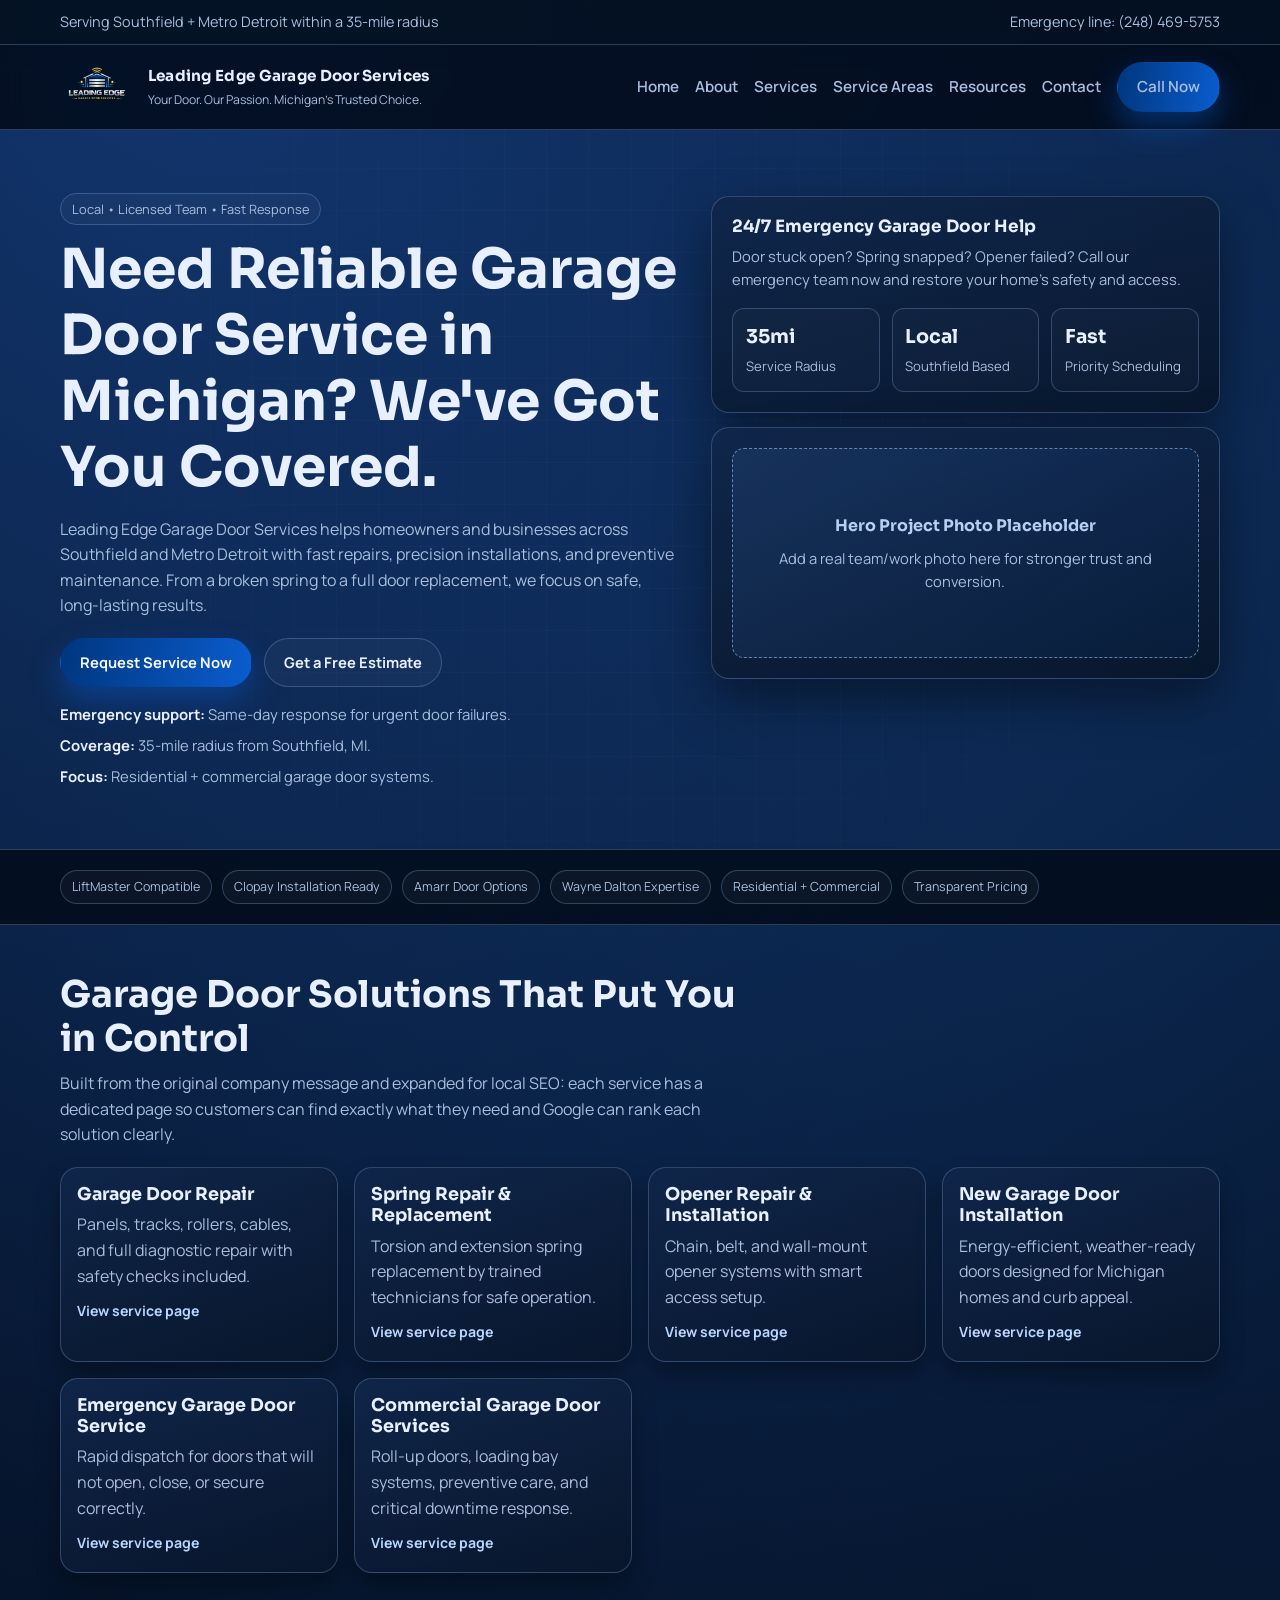
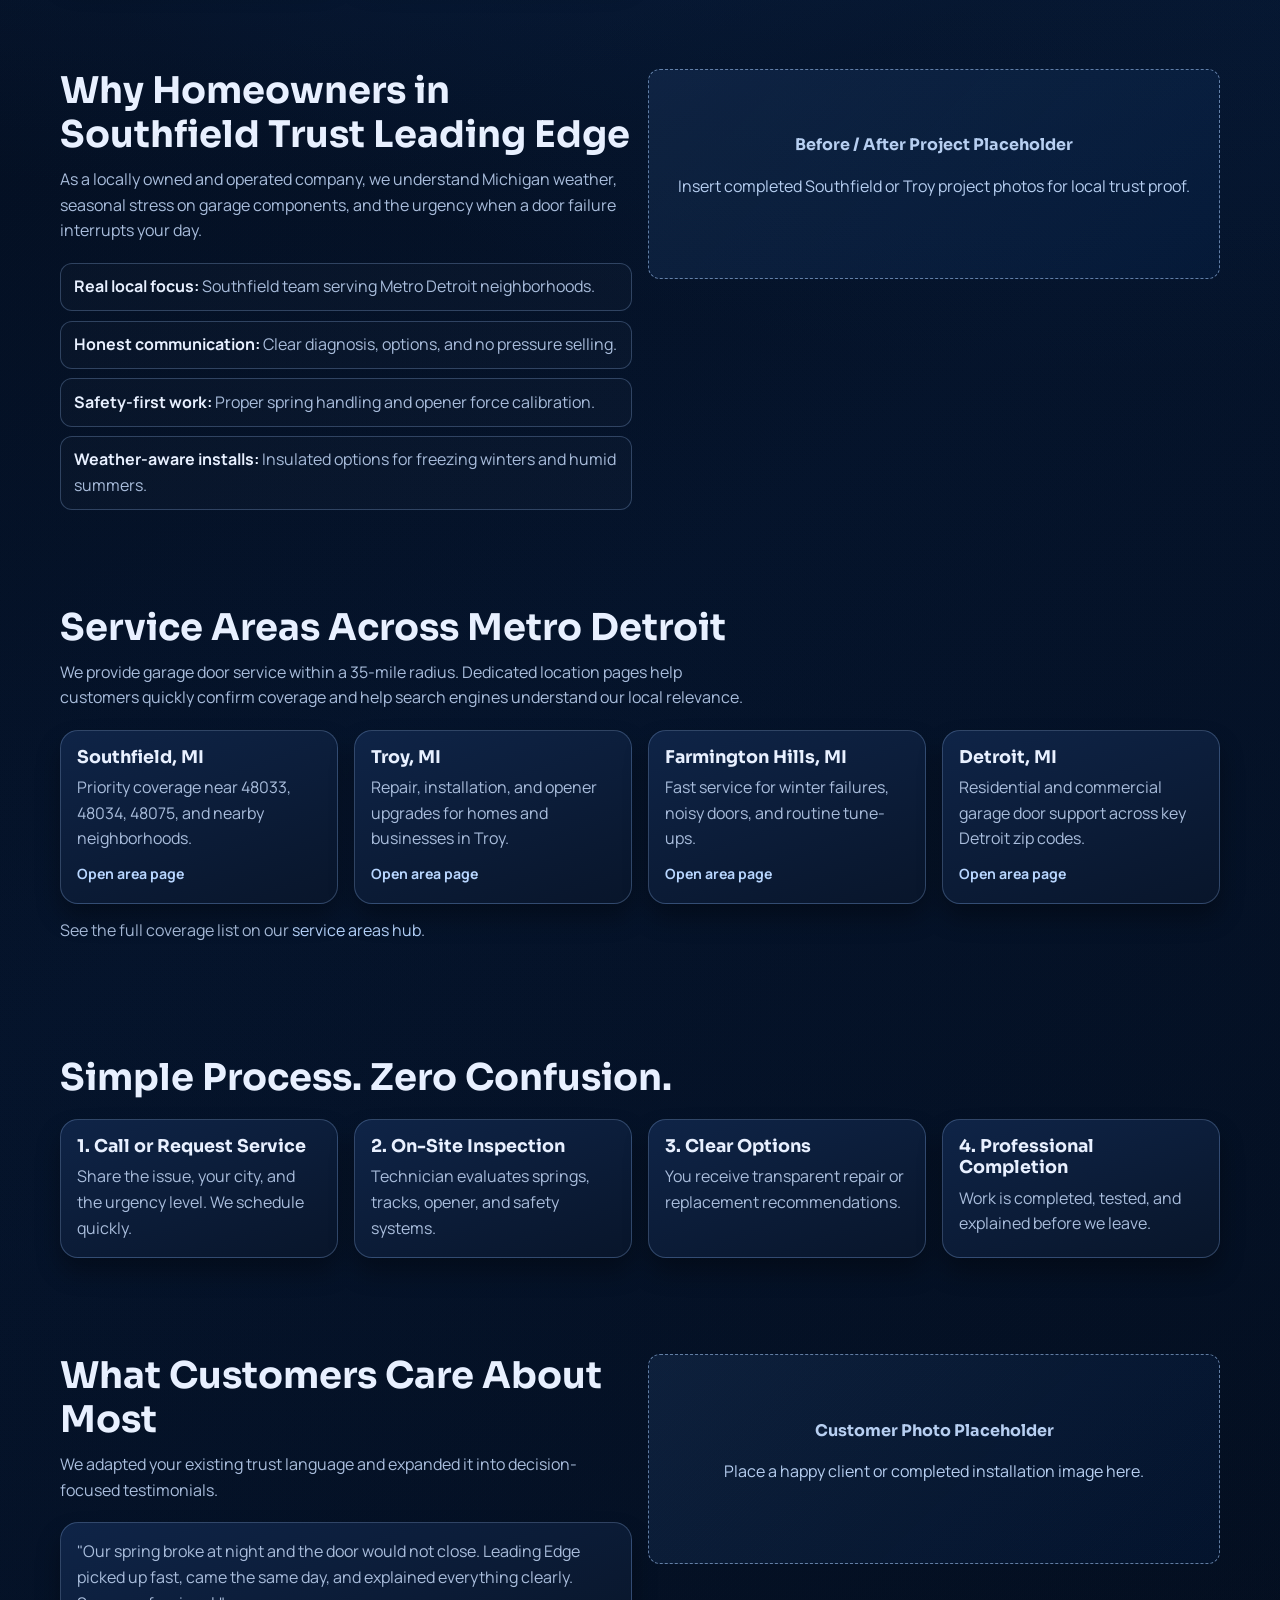
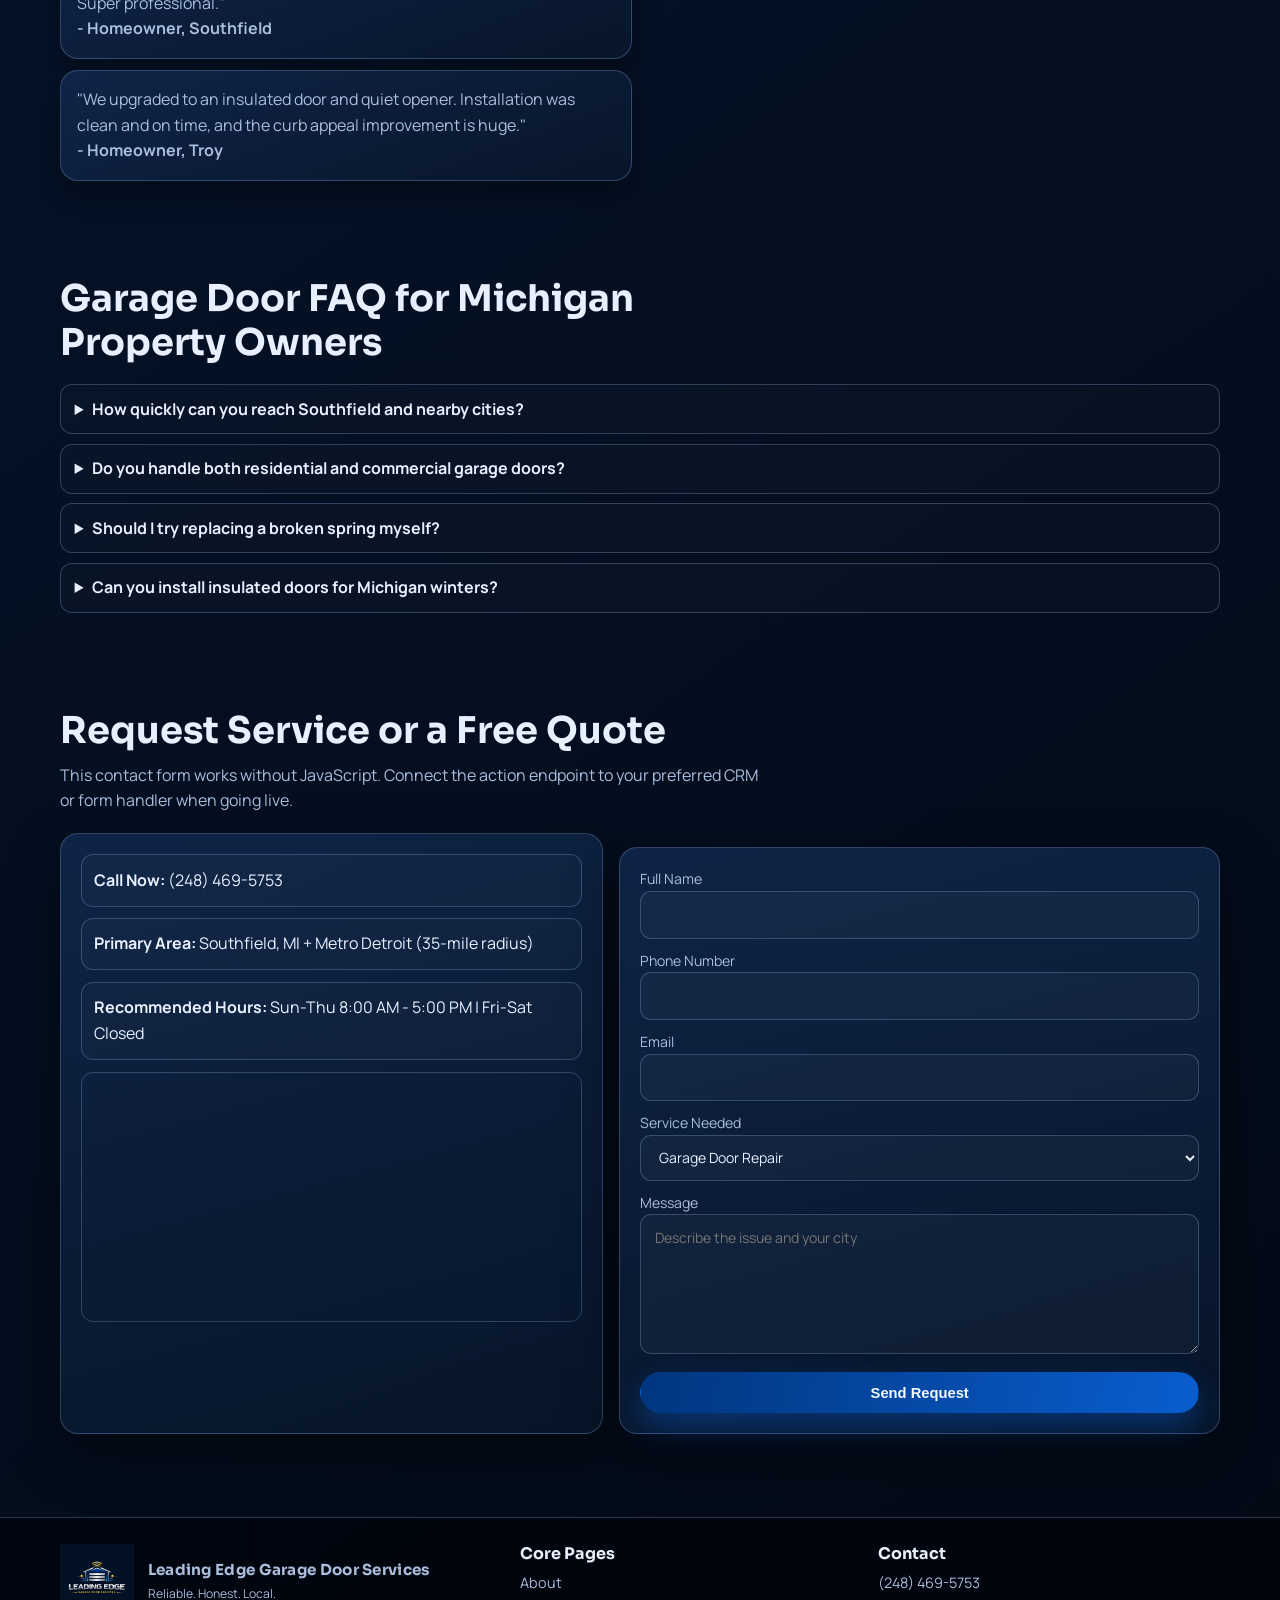
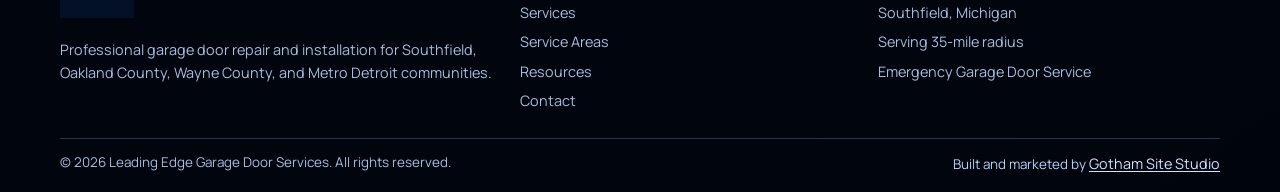
==== index.html @ db20bbb6 "Initial website build for Leading Edge Garage Door Services" ====
<!doctype html>
<html lang="en">
  <head>
    <meta charset="UTF-8" />
    <meta name="viewport" content="width=device-width, initial-scale=1.0" />
    <title>Garage Door Repair Southfield MI | Leading Edge Garage Door Services</title>
    <meta
      name="description"
      content="Fast and reliable garage door repair, installation, spring replacement, and emergency service in Southfield and Metro Detroit. 35-mile service radius. Call (248) 469-5753."
    />
    <meta name="robots" content="index,follow" />
    <link rel="canonical" href="https://www.migaragedoor.com/" />
    <meta property="og:type" content="website" />
    <meta property="og:title" content="Garage Door Repair Southfield MI | Leading Edge Garage Door Services" />
    <meta
      property="og:description"
      content="Local Michigan garage door experts for repairs, installations, and emergency service across Metro Detroit."
    />
    <meta property="og:url" content="https://www.migaragedoor.com/" />
    <meta property="og:image" content="https://www.migaragedoor.com/images/Logo.png" />
    <link rel="stylesheet" href="assets/css/style.css" />
    <script type="application/ld+json">
      {
        "@context": "https://schema.org",
        "@type": "GarageDoorRepair",
        "name": "Leading Edge Garage Door Services",
        "url": "https://www.migaragedoor.com/",
        "logo": "https://www.migaragedoor.com/images/Logo.png",
        "telephone": "+1-248-469-5753",
        "areaServed": [
          "Southfield, MI",
          "Metro Detroit",
          "Oakland County",
          "Wayne County",
          "Macomb County"
        ],
        "address": {
          "@type": "PostalAddress",
          "addressLocality": "Southfield",
          "addressRegion": "MI",
          "addressCountry": "US"
        },
        "priceRange": "$$",
        "sameAs": ["https://www.migaragedoor.com/"]
      }
    </script>
  </head>
  <body>
    <div class="top-strip">
      <div class="container">
        <span>Serving Southfield + Metro Detroit within a 35-mile radius</span>
        <a href="tel:+12484695753">Emergency line: (248) 469-5753</a>
      </div>
    </div>

    <header class="header">
      <div class="container nav-wrap">
        <a class="brand" href="index.html" aria-label="Leading Edge Garage Door Services home">
          <img src="images/Logo.png" alt="Leading Edge Garage Door Services logo" />
          <div class="brand-text">
            <strong>Leading Edge Garage Door Services</strong>
            <span>Your Door. Our Passion. Michigan's Trusted Choice.</span>
          </div>
        </a>

        <button class="hamburger" data-nav-toggle aria-expanded="false" aria-label="Open menu">☰</button>

        <nav class="nav" data-nav>
          <a href="index.html">Home</a>
          <a href="about.html">About</a>
          <a href="services/index.html">Services</a>
          <a href="service-areas/index.html">Service Areas</a>
          <a href="resources/index.html">Resources</a>
          <a href="contact.html">Contact</a>
          <a class="btn btn-primary" href="tel:+12484695753">Call Now</a>
        </nav>
      </div>
    </header>

    <main>
      <section class="hero">
        <div class="container hero-grid">
          <div class="reveal">
            <span class="badge">Local • Licensed Team • Fast Response</span>
            <h1>Need Reliable Garage Door Service in Michigan? We've Got You Covered.</h1>
            <p>
              Leading Edge Garage Door Services helps homeowners and businesses across Southfield and
              Metro Detroit with fast repairs, precision installations, and preventive maintenance. From a
              broken spring to a full door replacement, we focus on safe, long-lasting results.
            </p>
            <div class="hero-cta">
              <a class="btn btn-primary" href="tel:+12484695753">Request Service Now</a>
              <a class="btn btn-ghost" href="contact.html">Get a Free Estimate</a>
            </div>
            <ul class="quick-points">
              <li><strong>Emergency support:</strong> Same-day response for urgent door failures.</li>
              <li><strong>Coverage:</strong> 35-mile radius from Southfield, MI.</li>
              <li><strong>Focus:</strong> Residential + commercial garage door systems.</li>
            </ul>
          </div>

          <div>
            <article class="panel reveal">
              <h3>24/7 Emergency Garage Door Help</h3>
              <p>
                Door stuck open? Spring snapped? Opener failed? Call our emergency team now and restore
                your home's safety and access.
              </p>
              <div class="kpi-grid">
                <div class="kpi">
                  <strong>35mi</strong>
                  <span>Service Radius</span>
                </div>
                <div class="kpi">
                  <strong>Local</strong>
                  <span>Southfield Based</span>
                </div>
                <div class="kpi">
                  <strong>Fast</strong>
                  <span>Priority Scheduling</span>
                </div>
              </div>
            </article>

            <article class="panel reveal">
              <div class="media-slot">
                <div>
                  <strong>Hero Project Photo Placeholder</strong>
                  <p>Add a real team/work photo here for stronger trust and conversion.</p>
                </div>
              </div>
            </article>
          </div>
        </div>
      </section>

      <section class="trust-band">
        <div class="container">
          <span class="pill">LiftMaster Compatible</span>
          <span class="pill">Clopay Installation Ready</span>
          <span class="pill">Amarr Door Options</span>
          <span class="pill">Wayne Dalton Expertise</span>
          <span class="pill">Residential + Commercial</span>
          <span class="pill">Transparent Pricing</span>
        </div>
      </section>

      <section class="section">
        <div class="container">
          <div class="section-head reveal">
            <h2>Garage Door Solutions That Put You in Control</h2>
            <p>
              Built from the original company message and expanded for local SEO: each service has a dedicated
              page so customers can find exactly what they need and Google can rank each solution clearly.
            </p>
          </div>
          <div class="card-grid">
            <article class="card reveal">
              <h3>Garage Door Repair</h3>
              <p>Panels, tracks, rollers, cables, and full diagnostic repair with safety checks included.</p>
              <a class="inline-link" href="services/garage-door-repair.html">View service page</a>
            </article>
            <article class="card reveal">
              <h3>Spring Repair & Replacement</h3>
              <p>Torsion and extension spring replacement by trained technicians for safe operation.</p>
              <a class="inline-link" href="services/spring-repair.html">View service page</a>
            </article>
            <article class="card reveal">
              <h3>Opener Repair & Installation</h3>
              <p>Chain, belt, and wall-mount opener systems with smart access setup.</p>
              <a class="inline-link" href="services/opener-repair-installation.html">View service page</a>
            </article>
            <article class="card reveal">
              <h3>New Garage Door Installation</h3>
              <p>Energy-efficient, weather-ready doors designed for Michigan homes and curb appeal.</p>
              <a class="inline-link" href="services/garage-door-installation.html">View service page</a>
            </article>
            <article class="card reveal">
              <h3>Emergency Garage Door Service</h3>
              <p>Rapid dispatch for doors that will not open, close, or secure correctly.</p>
              <a class="inline-link" href="services/emergency-service.html">View service page</a>
            </article>
            <article class="card reveal">
              <h3>Commercial Garage Door Services</h3>
              <p>Roll-up doors, loading bay systems, preventive care, and critical downtime response.</p>
              <a class="inline-link" href="services/commercial-garage-doors.html">View service page</a>
            </article>
          </div>
        </div>
      </section>

      <section class="section">
        <div class="container split">
          <div class="reveal">
            <div class="section-head">
              <h2>Why Homeowners in Southfield Trust Leading Edge</h2>
              <p>
                As a locally owned and operated company, we understand Michigan weather, seasonal stress on
                garage components, and the urgency when a door failure interrupts your day.
              </p>
            </div>
            <ul class="list-clean">
              <li><strong>Real local focus:</strong> Southfield team serving Metro Detroit neighborhoods.</li>
              <li><strong>Honest communication:</strong> Clear diagnosis, options, and no pressure selling.</li>
              <li><strong>Safety-first work:</strong> Proper spring handling and opener force calibration.</li>
              <li><strong>Weather-aware installs:</strong> Insulated options for freezing winters and humid summers.</li>
            </ul>
          </div>
          <div class="reveal">
            <div class="media-slot">
              <div>
                <strong>Before / After Project Placeholder</strong>
                <p>Insert completed Southfield or Troy project photos for local trust proof.</p>
              </div>
            </div>
          </div>
        </div>
      </section>

      <section class="section">
        <div class="container">
          <div class="section-head reveal">
            <h2>Service Areas Across Metro Detroit</h2>
            <p>
              We provide garage door service within a 35-mile radius. Dedicated location pages help customers
              quickly confirm coverage and help search engines understand our local relevance.
            </p>
          </div>
          <div class="card-grid">
            <article class="card reveal">
              <h3>Southfield, MI</h3>
              <p>Priority coverage near 48033, 48034, 48075, and nearby neighborhoods.</p>
              <a class="inline-link" href="service-areas/southfield-mi.html">Open area page</a>
            </article>
            <article class="card reveal">
              <h3>Troy, MI</h3>
              <p>Repair, installation, and opener upgrades for homes and businesses in Troy.</p>
              <a class="inline-link" href="service-areas/troy-mi.html">Open area page</a>
            </article>
            <article class="card reveal">
              <h3>Farmington Hills, MI</h3>
              <p>Fast service for winter failures, noisy doors, and routine tune-ups.</p>
              <a class="inline-link" href="service-areas/farmington-hills-mi.html">Open area page</a>
            </article>
            <article class="card reveal">
              <h3>Detroit, MI</h3>
              <p>Residential and commercial garage door support across key Detroit zip codes.</p>
              <a class="inline-link" href="service-areas/detroit-mi.html">Open area page</a>
            </article>
          </div>
          <p style="margin-top: 0.9rem; color: var(--text-soft)">
            See the full coverage list on our <a href="service-areas/index.html" style="color: #b8d6ff">service areas hub</a>.
          </p>
        </div>
      </section>

      <section class="section">
        <div class="container">
          <div class="section-head reveal">
            <h2>Simple Process. Zero Confusion.</h2>
          </div>
          <div class="card-grid">
            <article class="card reveal">
              <h3>1. Call or Request Service</h3>
              <p>Share the issue, your city, and the urgency level. We schedule quickly.</p>
            </article>
            <article class="card reveal">
              <h3>2. On-Site Inspection</h3>
              <p>Technician evaluates springs, tracks, opener, and safety systems.</p>
            </article>
            <article class="card reveal">
              <h3>3. Clear Options</h3>
              <p>You receive transparent repair or replacement recommendations.</p>
            </article>
            <article class="card reveal">
              <h3>4. Professional Completion</h3>
              <p>Work is completed, tested, and explained before we leave.</p>
            </article>
          </div>
        </div>
      </section>

      <section class="section">
        <div class="container split">
          <div class="reveal">
            <div class="section-head">
              <h2>What Customers Care About Most</h2>
              <p>
                We adapted your existing trust language and expanded it into decision-focused testimonials.
              </p>
            </div>
            <div class="card">
              <p>
                "Our spring broke at night and the door would not close. Leading Edge picked up fast, came the
                same day, and explained everything clearly. Super professional."
              </p>
              <p><strong>- Homeowner, Southfield</strong></p>
            </div>
            <div class="card" style="margin-top: 0.7rem">
              <p>
                "We upgraded to an insulated door and quiet opener. Installation was clean and on time, and the
                curb appeal improvement is huge."
              </p>
              <p><strong>- Homeowner, Troy</strong></p>
            </div>
          </div>
          <div class="reveal">
            <div class="media-slot">
              <div>
                <strong>Customer Photo Placeholder</strong>
                <p>Place a happy client or completed installation image here.</p>
              </div>
            </div>
          </div>
        </div>
      </section>

      <section class="section">
        <div class="container">
          <div class="section-head reveal">
            <h2>Garage Door FAQ for Michigan Property Owners</h2>
          </div>
          <div class="faq reveal">
            <details>
              <summary>How quickly can you reach Southfield and nearby cities?</summary>
              <p>
                We prioritize urgent issues and serve a 35-mile radius from Southfield. Exact arrival time depends
                on traffic, weather, and service queue, but emergency cases get first priority.
              </p>
            </details>
            <details>
              <summary>Do you handle both residential and commercial garage doors?</summary>
              <p>
                Yes. We provide repair, maintenance, and installation services for homes, warehouses, and
                commercial facilities across Metro Detroit.
              </p>
            </details>
            <details>
              <summary>Should I try replacing a broken spring myself?</summary>
              <p>
                No. Garage door springs are under extreme tension and can cause severe injury. Spring replacement
                should always be handled by trained technicians.
              </p>
            </details>
            <details>
              <summary>Can you install insulated doors for Michigan winters?</summary>
              <p>
                Absolutely. We recommend insulated, weather-sealed models to improve comfort and reduce energy
                loss in attached garages.
              </p>
            </details>
          </div>
        </div>
      </section>

      <section class="section" id="contact-section">
        <div class="container">
          <div class="section-head reveal">
            <h2>Request Service or a Free Quote</h2>
            <p>
              This contact form works without JavaScript. Connect the action endpoint to your preferred CRM or
              form handler when going live.
            </p>
          </div>
          <div class="contact-wrap">
            <article class="panel reveal">
              <div class="call-chip">
                <strong>Call Now:</strong>
                <a href="tel:+12484695753">(248) 469-5753</a>
              </div>
              <div class="call-chip" style="margin-top: 0.7rem">
                <strong>Primary Area:</strong>
                <span>Southfield, MI + Metro Detroit (35-mile radius)</span>
              </div>
              <div class="call-chip" style="margin-top: 0.7rem">
                <strong>Recommended Hours:</strong>
                <span>Sun-Thu 8:00 AM - 5:00 PM | Fri-Sat Closed</span>
              </div>
              <div class="map-box" style="margin-top: 0.8rem">
                <iframe
                  loading="lazy"
                  title="Southfield Michigan map"
                  src="https://www.google.com/maps?q=Southfield%2C%20MI&output=embed"
                ></iframe>
              </div>
            </article>

            <article class="panel reveal">
              <form class="form" method="post" action="https://formsubmit.co/your-email@example.com">
                <label>
                  Full Name
                  <input type="text" name="name" required />
                </label>
                <label>
                  Phone Number
                  <input type="tel" name="phone" required />
                </label>
                <label>
                  Email
                  <input type="email" name="email" required />
                </label>
                <label>
                  Service Needed
                  <select name="service">
                    <option>Garage Door Repair</option>
                    <option>Spring Replacement</option>
                    <option>Opener Repair / Install</option>
                    <option>New Door Installation</option>
                    <option>Emergency Service</option>
                    <option>Commercial Service</option>
                  </select>
                </label>
                <label>
                  Message
                  <textarea name="message" placeholder="Describe the issue and your city"></textarea>
                </label>
                <input type="hidden" name="_captcha" value="false" />
                <button class="btn btn-primary" type="submit">Send Request</button>
              </form>
            </article>
          </div>
        </div>
      </section>
    </main>

    <footer class="footer">
      <div class="container footer-grid">
        <div>
          <a class="brand" href="index.html" aria-label="Leading Edge Garage Door Services home">
            <img src="images/Logo.png" alt="Leading Edge Garage Door Services logo" />
            <div class="brand-text">
              <strong>Leading Edge Garage Door Services</strong>
              <span>Reliable. Honest. Local.</span>
            </div>
          </a>
          <p style="margin-top: 0.75rem">
            Professional garage door repair and installation for Southfield, Oakland County, Wayne County, and
            Metro Detroit communities.
          </p>
        </div>
        <div>
          <h3 style="font-size: 1rem; margin-bottom: 0.5rem">Core Pages</h3>
          <ul>
            <li><a href="about.html">About</a></li>
            <li><a href="services/index.html">Services</a></li>
            <li><a href="service-areas/index.html">Service Areas</a></li>
            <li><a href="resources/index.html">Resources</a></li>
            <li><a href="contact.html">Contact</a></li>
          </ul>
        </div>
        <div>
          <h3 style="font-size: 1rem; margin-bottom: 0.5rem">Contact</h3>
          <ul>
            <li><a href="tel:+12484695753">(248) 469-5753</a></li>
            <li>Southfield, Michigan</li>
            <li>Serving 35-mile radius</li>
            <li><a href="services/emergency-service.html">Emergency Garage Door Service</a></li>
          </ul>
        </div>
      </div>
      <div class="container copyright">
        <span>© 2026 Leading Edge Garage Door Services. All rights reserved.</span>
        <span class="watermark">Built and marketed by <a href="https://gothamsitestudio.com/" target="_blank" rel="noopener noreferrer">Gotham Site Studio</a></span>
      </div>
    </footer>

    <script src="assets/js/main.js"></script>
  </body>
</html>
---- assets/css/style.css ----
@import url('https://fonts.googleapis.com/css2?family=Manrope:wght@400;500;700;800&family=Sora:wght@500;600;700;800&display=swap');

:root {
  --bg: #020712;
  --bg-elev: #07162a;
  --bg-soft: #0b1f3d;
  --card: #0b1930;
  --card-strong: #10264a;
  --text: #e8f0ff;
  --text-soft: #a9bddc;
  --brand: #0a5dcf;
  --brand-strong: #00367e;
  --brand-glow: #63a4ff;
  --line: rgba(147, 184, 236, 0.28);
  --ok: #58d68d;
  --warn: #f9c74f;
  --shadow: 0 20px 55px rgba(0, 0, 0, 0.45);
  --radius: 18px;
  --radius-sm: 12px;
  --container: 1160px;
}

* {
  box-sizing: border-box;
}

html {
  scroll-behavior: smooth;
}

body {
  margin: 0;
  font-family: 'Manrope', 'Segoe UI', sans-serif;
  color: var(--text);
  background: radial-gradient(circle at 15% 0%, #12366f 0%, rgba(18, 54, 111, 0.05) 35%),
    radial-gradient(circle at 85% 10%, #0a2448 0%, rgba(10, 36, 72, 0.05) 32%),
    linear-gradient(145deg, #01050d 0%, #041126 45%, #01050c 100%);
  min-height: 100vh;
  line-height: 1.6;
}

body::before {
  content: '';
  position: fixed;
  inset: 0;
  pointer-events: none;
  background-image: linear-gradient(rgba(255, 255, 255, 0.02) 1px, transparent 1px),
    linear-gradient(90deg, rgba(255, 255, 255, 0.02) 1px, transparent 1px);
  background-size: 42px 42px;
  mask-image: radial-gradient(circle at center, black 35%, transparent 85%);
  z-index: -1;
}

a {
  color: inherit;
  text-decoration: none;
}

img {
  max-width: 100%;
  display: block;
}

.container {
  width: min(var(--container), calc(100% - 2rem));
  margin-inline: auto;
}

.top-strip {
  border-bottom: 1px solid var(--line);
  background: rgba(3, 12, 24, 0.84);
}

.top-strip .container {
  min-height: 44px;
  display: flex;
  align-items: center;
  justify-content: space-between;
  font-size: 0.9rem;
  color: var(--text-soft);
}

.header {
  position: sticky;
  top: 0;
  z-index: 30;
  backdrop-filter: blur(10px);
  background: rgba(2, 8, 20, 0.8);
  border-bottom: 1px solid var(--line);
}

.nav-wrap {
  min-height: 84px;
  display: flex;
  align-items: center;
  justify-content: space-between;
  gap: 1rem;
}

.brand {
  display: inline-flex;
  align-items: center;
  gap: 0.85rem;
  min-width: 0;
}

.brand img {
  width: 74px;
  height: auto;
}

.brand-text {
  display: grid;
  gap: 0.1rem;
}

.brand-text strong {
  font-family: 'Sora', 'Segoe UI', sans-serif;
  font-size: 0.95rem;
  letter-spacing: 0.02em;
}

.brand-text span {
  font-size: 0.76rem;
  color: var(--text-soft);
}

.nav {
  display: flex;
  align-items: center;
  gap: 1rem;
}

.nav a {
  color: var(--text-soft);
  font-weight: 600;
  font-size: 0.95rem;
}

.nav a:hover,
.nav a:focus-visible {
  color: var(--text);
}

.btn {
  border: 1px solid transparent;
  border-radius: 999px;
  padding: 0.72rem 1.2rem;
  display: inline-flex;
  align-items: center;
  justify-content: center;
  gap: 0.4rem;
  font-weight: 700;
  font-size: 0.92rem;
  transition: transform 0.22s ease, box-shadow 0.22s ease, border-color 0.22s ease;
  cursor: pointer;
}

.btn:hover,
.btn:focus-visible {
  transform: translateY(-2px);
}

.btn-primary {
  background: linear-gradient(100deg, var(--brand-strong), var(--brand));
  color: #f4f8ff;
  box-shadow: 0 14px 30px rgba(10, 93, 207, 0.42);
}

.btn-ghost {
  border-color: var(--line);
  color: var(--text);
  background: rgba(255, 255, 255, 0.03);
}

.hamburger {
  display: none;
  width: 44px;
  height: 44px;
  border-radius: 10px;
  background: transparent;
  border: 1px solid var(--line);
  color: var(--text);
}

.hero {
  padding: 4.1rem 0 2.8rem;
}

.hero-grid {
  display: grid;
  grid-template-columns: 1.1fr 0.9fr;
  gap: 1.8rem;
  align-items: stretch;
}

.badge {
  width: fit-content;
  padding: 0.38rem 0.68rem;
  border: 1px solid var(--line);
  border-radius: 999px;
  font-size: 0.8rem;
  color: var(--text-soft);
  background: rgba(255, 255, 255, 0.03);
}

h1,
h2,
h3 {
  margin: 0;
  font-family: 'Sora', 'Segoe UI', sans-serif;
  line-height: 1.2;
}

h1 {
  font-size: clamp(2rem, 5vw, 3.45rem);
  margin-top: 0.9rem;
}

h2 {
  font-size: clamp(1.45rem, 3vw, 2.3rem);
}

.hero p {
  color: var(--text-soft);
  max-width: 64ch;
}

.hero-cta {
  display: flex;
  flex-wrap: wrap;
  gap: 0.7rem;
  margin-top: 1.2rem;
}

.quick-points {
  margin-top: 1rem;
  padding: 0;
  list-style: none;
  display: grid;
  gap: 0.45rem;
}

.quick-points li {
  color: var(--text-soft);
  font-size: 0.93rem;
}

.quick-points li strong {
  color: var(--text);
}

.panel {
  background: linear-gradient(165deg, rgba(16, 38, 74, 0.9), rgba(7, 22, 42, 0.92));
  border: 1px solid var(--line);
  border-radius: var(--radius);
  box-shadow: var(--shadow);
  padding: 1.25rem;
}

.panel + .panel {
  margin-top: 0.9rem;
}

.panel h3 {
  font-size: 1.06rem;
}

.panel p {
  margin: 0.5rem 0 0;
  color: var(--text-soft);
  font-size: 0.92rem;
}

.kpi-grid {
  margin-top: 1rem;
  display: grid;
  grid-template-columns: repeat(3, 1fr);
  gap: 0.75rem;
}

.kpi {
  border: 1px solid var(--line);
  border-radius: var(--radius-sm);
  background: rgba(255, 255, 255, 0.02);
  padding: 0.8rem;
}

.kpi strong {
  font-family: 'Sora', 'Segoe UI', sans-serif;
  display: block;
  font-size: 1.2rem;
}

.kpi span {
  color: var(--text-soft);
  font-size: 0.82rem;
}

.section {
  padding: 3rem 0;
}

.section-head {
  max-width: 70ch;
  margin-bottom: 1.2rem;
}

.section-head p {
  color: var(--text-soft);
  margin: 0.6rem 0 0;
}

.card-grid {
  display: grid;
  gap: 1rem;
  grid-template-columns: repeat(auto-fit, minmax(220px, 1fr));
}

.card {
  background: linear-gradient(160deg, rgba(16, 38, 74, 0.92), rgba(9, 22, 43, 0.92));
  border: 1px solid var(--line);
  border-radius: var(--radius);
  padding: 1rem;
  box-shadow: 0 14px 24px rgba(0, 0, 0, 0.32);
}

.card h3 {
  font-size: 1.1rem;
  margin-bottom: 0.45rem;
}

.card p {
  color: var(--text-soft);
  margin: 0;
}

.card .inline-link {
  margin-top: 0.7rem;
  display: inline-flex;
  color: #b8d6ff;
  font-size: 0.88rem;
  font-weight: 700;
}

.trust-band {
  border-block: 1px solid var(--line);
  background: rgba(1, 6, 15, 0.7);
}

.trust-band .container {
  min-height: 74px;
  display: flex;
  flex-wrap: wrap;
  align-items: center;
  gap: 0.6rem;
}

.pill {
  border: 1px solid var(--line);
  border-radius: 999px;
  padding: 0.36rem 0.7rem;
  font-size: 0.78rem;
  color: var(--text-soft);
  background: rgba(255, 255, 255, 0.03);
}

.media-slot {
  border: 1px dashed rgba(172, 207, 255, 0.55);
  border-radius: var(--radius-sm);
  background: linear-gradient(135deg, rgba(99, 164, 255, 0.1), rgba(10, 93, 207, 0.07));
  min-height: 210px;
  display: grid;
  place-items: center;
  text-align: center;
  color: #b7cff1;
  padding: 1rem;
}

.media-slot strong {
  font-family: 'Sora', 'Segoe UI', sans-serif;
  font-size: 1rem;
}

.split {
  display: grid;
  grid-template-columns: 1fr 1fr;
  gap: 1rem;
  align-items: start;
}

.list-clean {
  list-style: none;
  padding: 0;
  margin: 0;
  display: grid;
  gap: 0.58rem;
}

.list-clean li {
  border: 1px solid var(--line);
  border-radius: var(--radius-sm);
  padding: 0.65rem 0.8rem;
  background: rgba(255, 255, 255, 0.02);
  color: var(--text-soft);
}

.list-clean li strong {
  color: var(--text);
}

.faq {
  display: grid;
  gap: 0.6rem;
}

.faq details {
  border: 1px solid var(--line);
  border-radius: var(--radius-sm);
  padding: 0.7rem 0.85rem;
  background: rgba(255, 255, 255, 0.02);
}

.faq summary {
  cursor: pointer;
  font-weight: 700;
}

.faq p {
  margin: 0.55rem 0 0;
  color: var(--text-soft);
}

.cta-box {
  border: 1px solid var(--line);
  border-radius: var(--radius);
  padding: 1.2rem;
  background: linear-gradient(105deg, rgba(0, 54, 126, 0.3), rgba(6, 18, 36, 0.72));
  display: flex;
  flex-wrap: wrap;
  justify-content: space-between;
  gap: 1rem;
  align-items: center;
}

.cta-box p {
  margin: 0.35rem 0 0;
  color: var(--text-soft);
}

.contact-wrap {
  display: grid;
  gap: 1rem;
  grid-template-columns: 0.95fr 1.05fr;
}

.form {
  display: grid;
  gap: 0.7rem;
}

.form label {
  font-size: 0.88rem;
  color: var(--text-soft);
}

.form input,
.form textarea,
.form select {
  width: 100%;
  border: 1px solid var(--line);
  border-radius: 11px;
  padding: 0.72rem 0.82rem;
  background: rgba(255, 255, 255, 0.03);
  color: var(--text);
  font: inherit;
}

.form textarea {
  min-height: 140px;
  resize: vertical;
}

.form input:focus,
.form textarea:focus,
.form select:focus {
  outline: 2px solid rgba(99, 164, 255, 0.4);
  border-color: transparent;
}

.call-chip {
  border-radius: 12px;
  border: 1px solid var(--line);
  padding: 0.78rem;
  background: rgba(255, 255, 255, 0.02);
}

.map-box {
  border: 1px solid var(--line);
  border-radius: var(--radius-sm);
  overflow: hidden;
  min-height: 250px;
}

.map-box iframe {
  width: 100%;
  height: 100%;
  border: 0;
}

.footer {
  margin-top: 2.2rem;
  border-top: 1px solid var(--line);
  background: rgba(1, 5, 13, 0.86);
}

.footer-grid {
  display: grid;
  gap: 1rem;
  padding: 1.6rem 0;
  grid-template-columns: 1.3fr 1fr 1fr;
}

.footer p,
.footer li,
.footer a {
  color: var(--text-soft);
  font-size: 0.9rem;
}

.footer ul {
  list-style: none;
  margin: 0;
  padding: 0;
  display: grid;
  gap: 0.4rem;
}

.copyright {
  border-top: 1px solid var(--line);
  padding: 0.85rem 0 1rem;
  color: var(--text-soft);
  font-size: 0.84rem;
  display: flex;
  flex-wrap: wrap;
  justify-content: space-between;
  gap: 0.5rem;
}

.watermark {
  color: #b7d2f7;
}

.watermark a {
  color: #cfe5ff;
  text-decoration: underline;
  text-underline-offset: 2px;
}

.page-hero {
  padding: 3.2rem 0 2.4rem;
}

.page-hero h1 {
  max-width: 18ch;
}

.page-hero p {
  margin-top: 0.9rem;
  color: var(--text-soft);
  max-width: 70ch;
}

.breadcrumbs {
  display: flex;
  flex-wrap: wrap;
  gap: 0.4rem;
  font-size: 0.84rem;
  color: var(--text-soft);
}

.reveal {
  opacity: 0;
  transform: translateY(16px);
  transition: opacity 0.65s ease, transform 0.65s ease;
}

.reveal.is-visible {
  opacity: 1;
  transform: translateY(0);
}

@media (max-width: 980px) {
  .hero-grid,
  .split,
  .contact-wrap,
  .footer-grid {
    grid-template-columns: 1fr;
  }

  .nav {
    position: absolute;
    top: 100%;
    right: 1rem;
    left: 1rem;
    display: none;
    flex-direction: column;
    align-items: stretch;
    padding: 1rem;
    background: #061425;
    border: 1px solid var(--line);
    border-radius: 14px;
  }

  .nav.open {
    display: flex;
    animation: rise 0.35s ease;
  }

  .hamburger {
    display: inline-grid;
    place-items: center;
  }

  .nav-wrap {
    min-height: 74px;
  }

  .brand img {
    width: 62px;
  }
}

@media (max-width: 640px) {
  .top-strip .container {
    min-height: 54px;
    align-items: flex-start;
    justify-content: center;
    text-align: center;
    padding: 0.5rem 0;
  }

  .kpi-grid {
    grid-template-columns: 1fr;
  }

  .hero {
    padding-top: 2.8rem;
  }

  .btn {
    width: 100%;
  }

  .cta-box {
    align-items: flex-start;
  }
}

@keyframes rise {
  from {
    opacity: 0;
    transform: translateY(-8px);
  }

  to {
    opacity: 1;
    transform: translateY(0);
  }
}
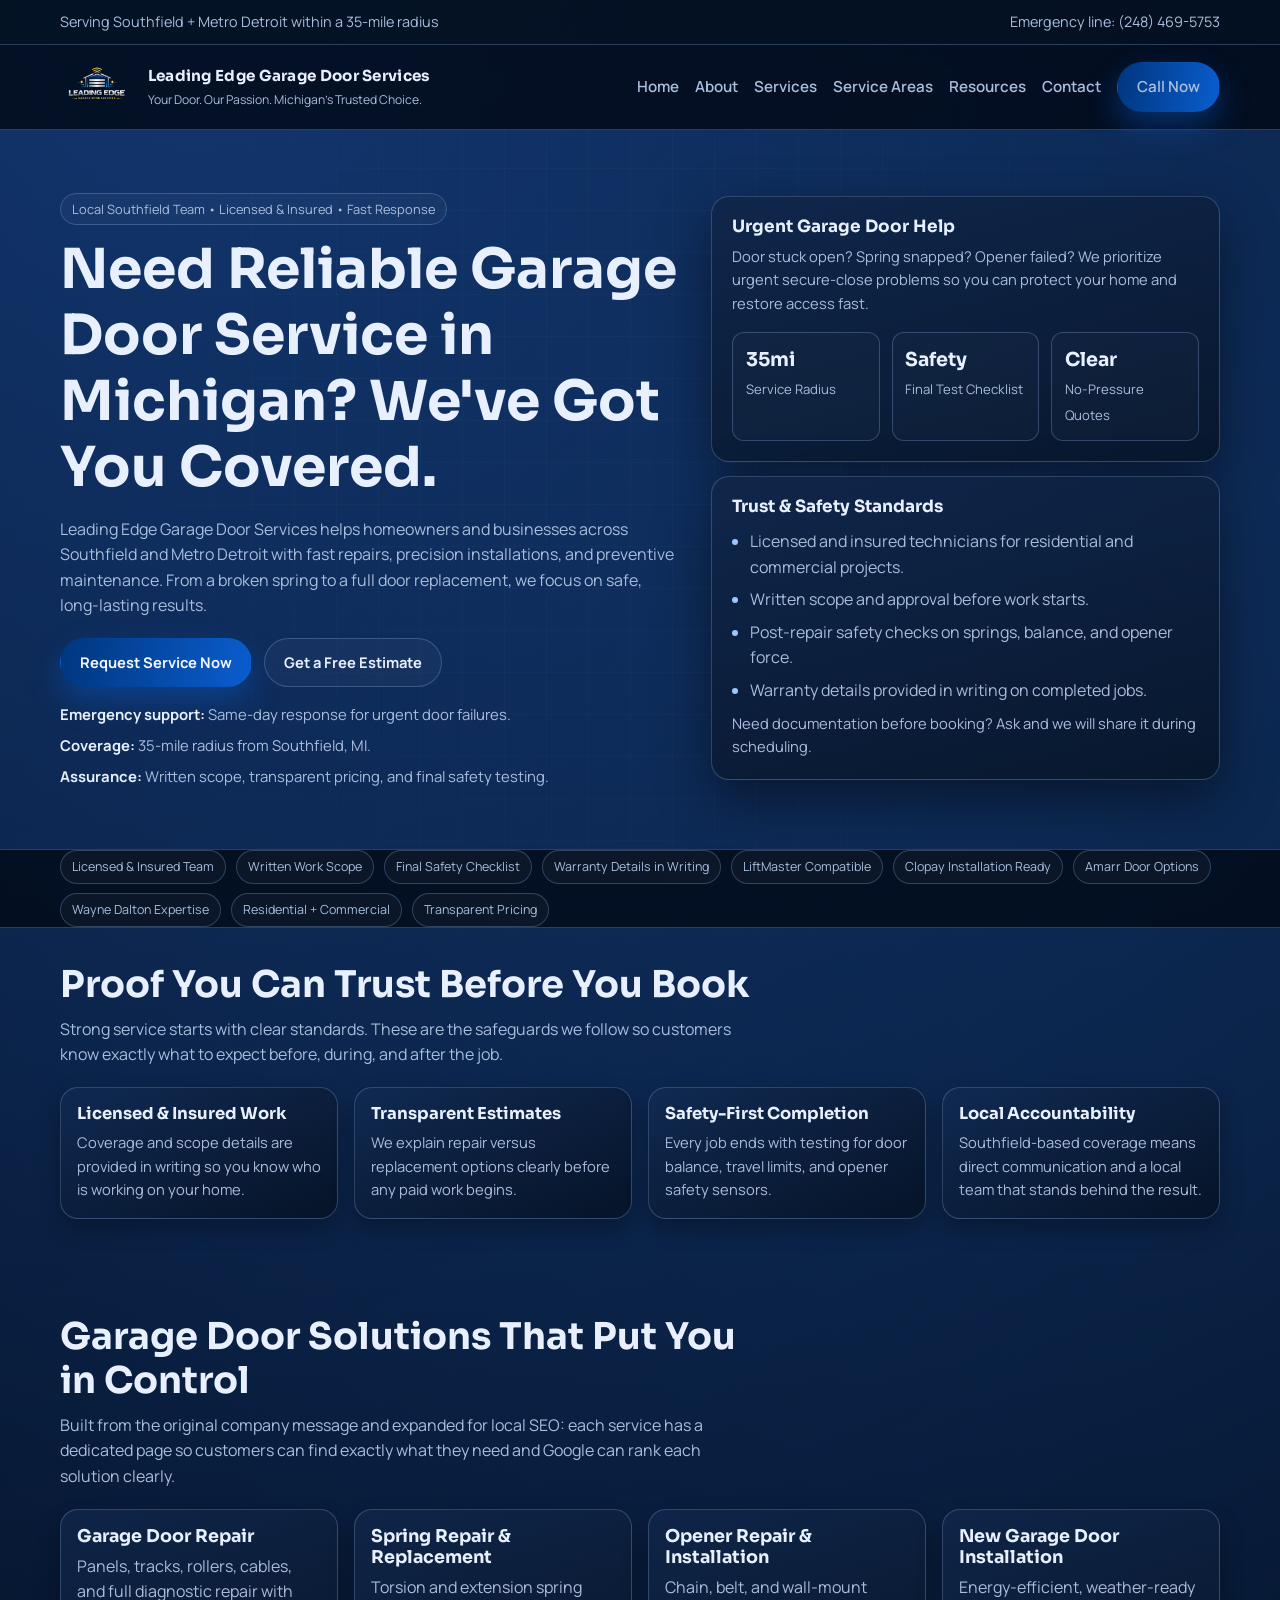
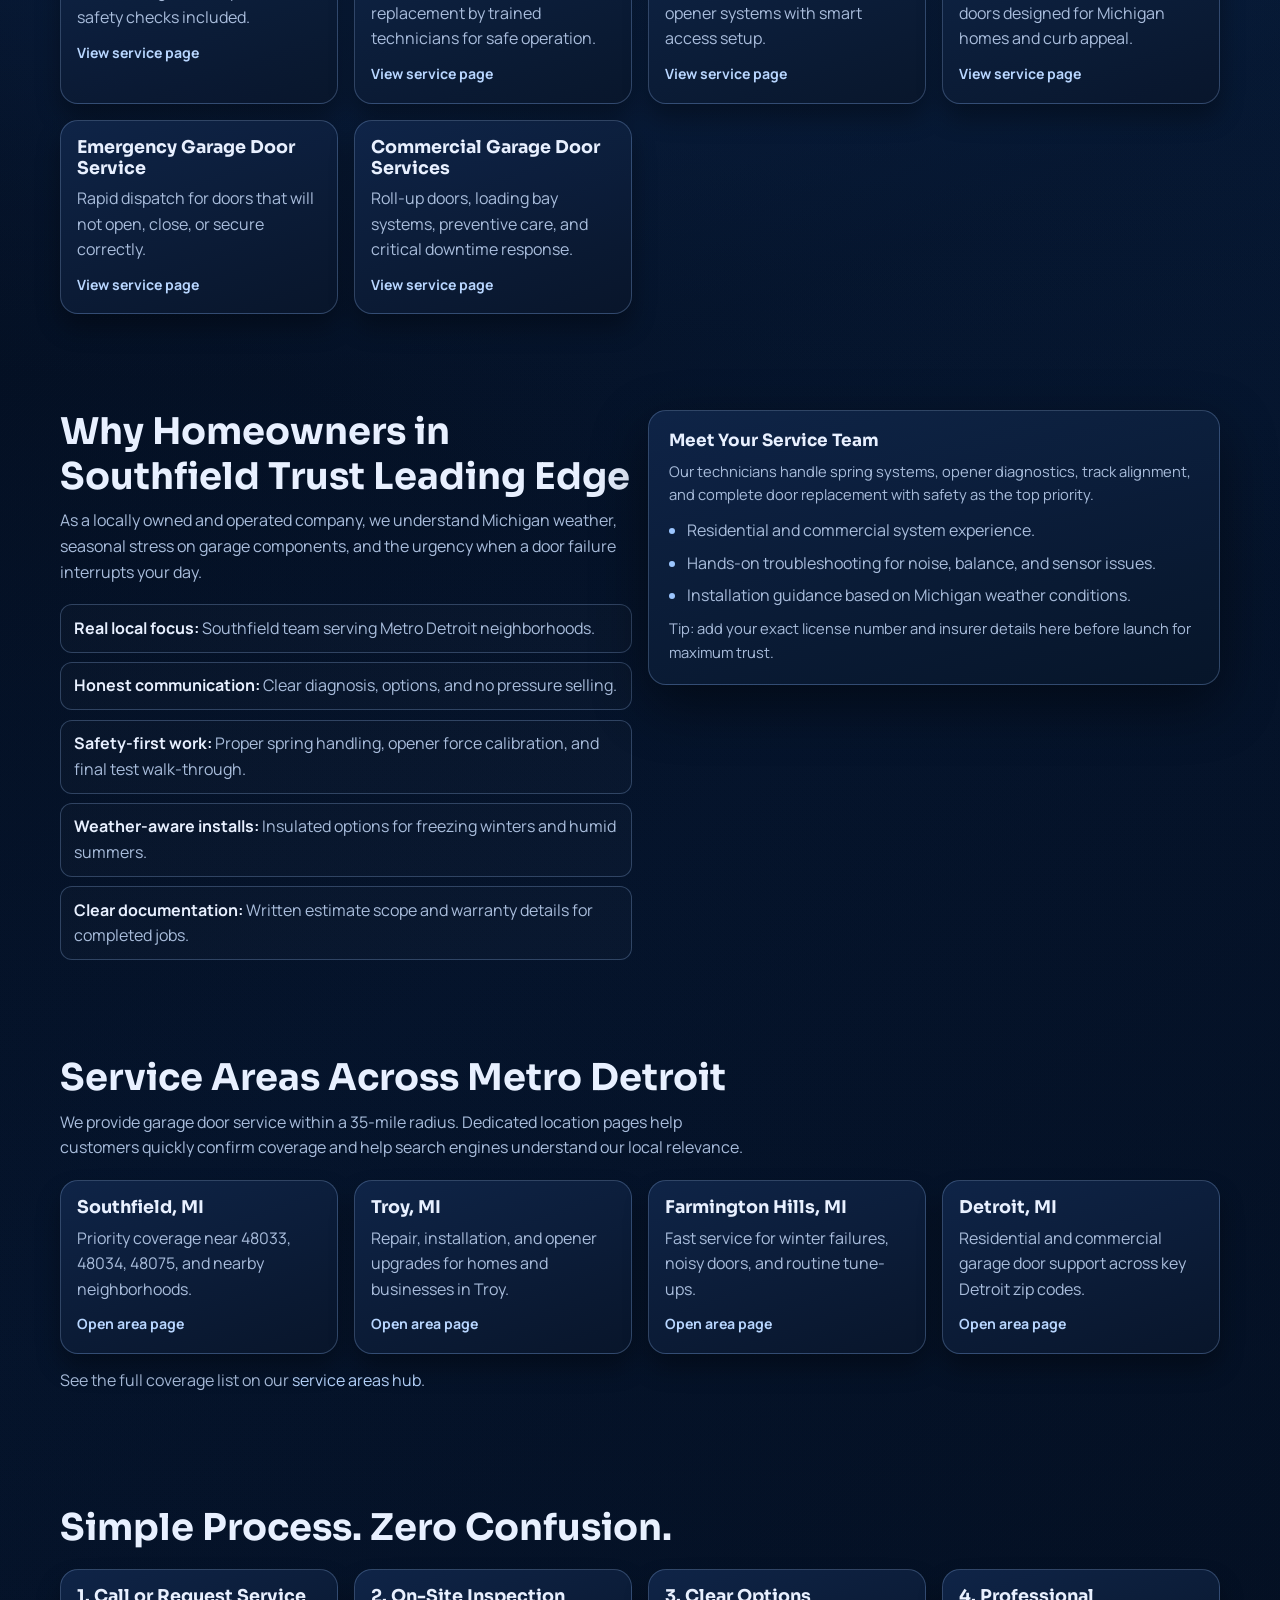
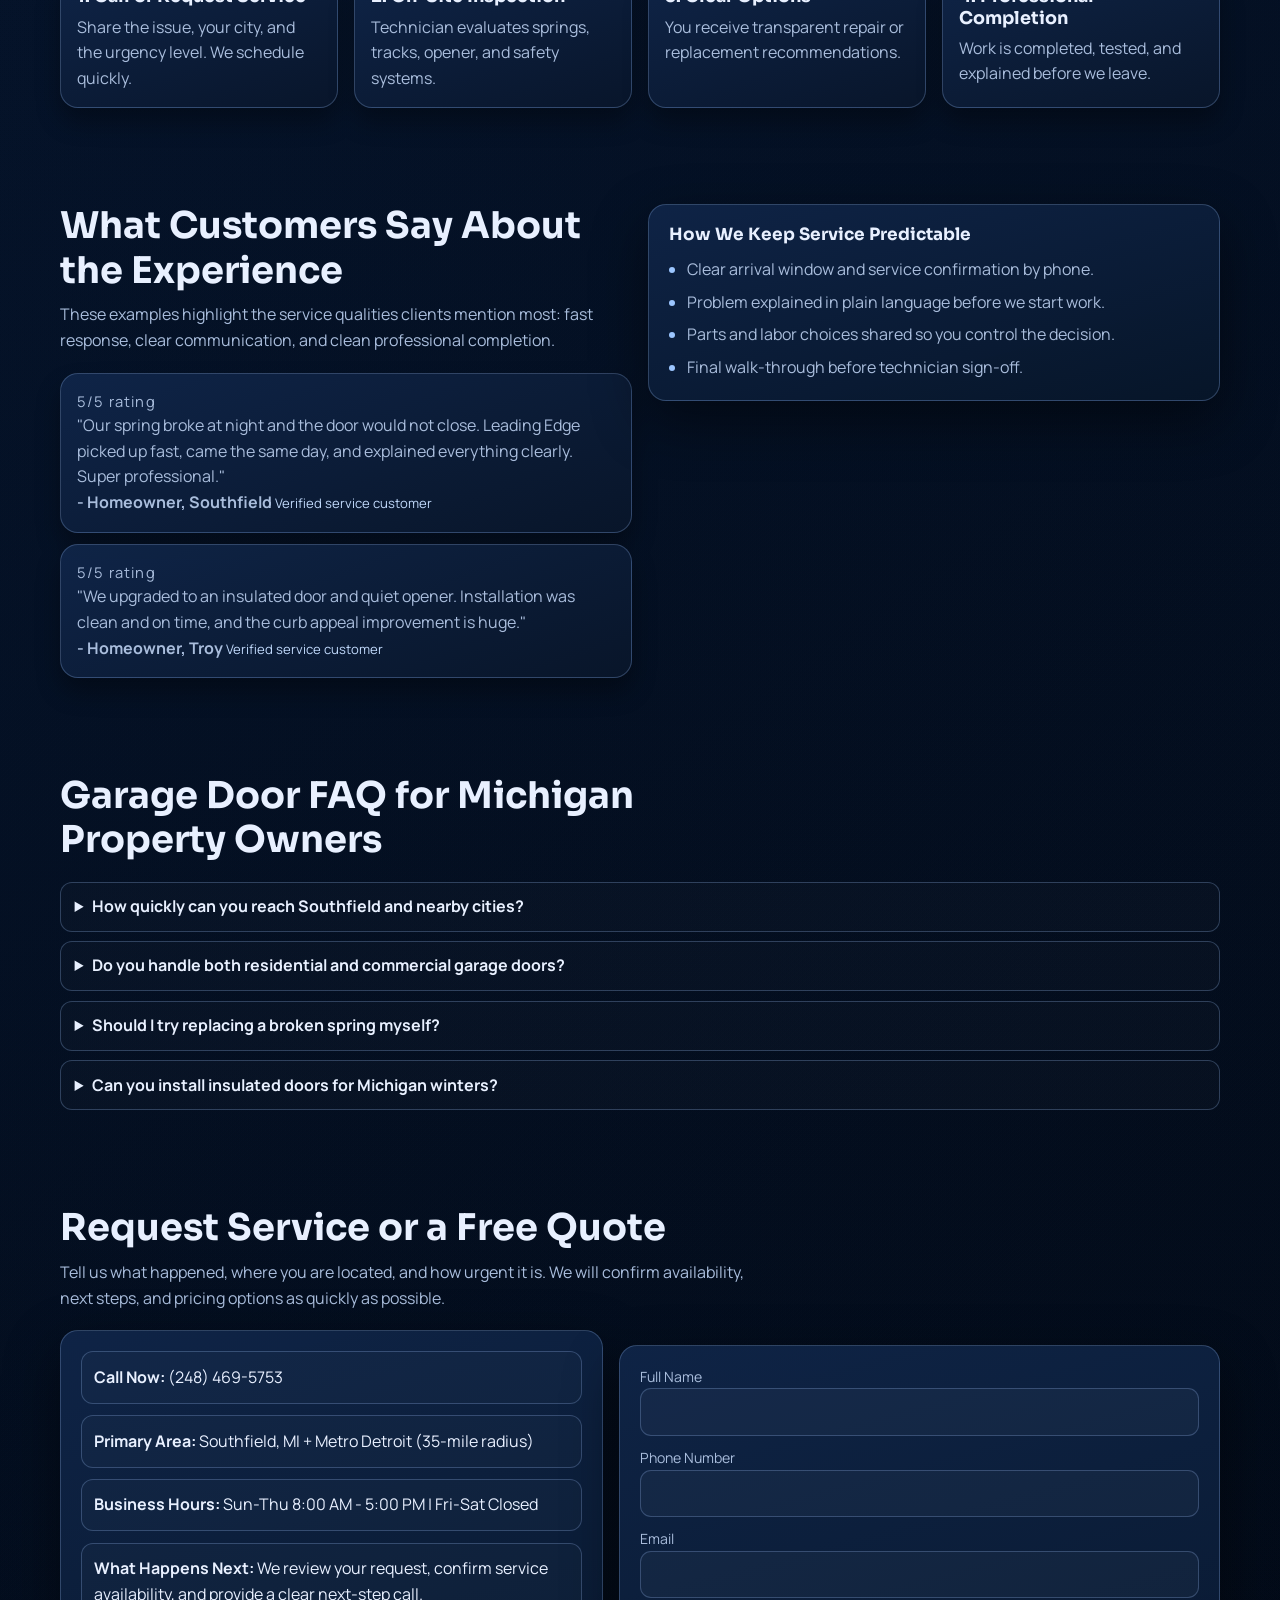
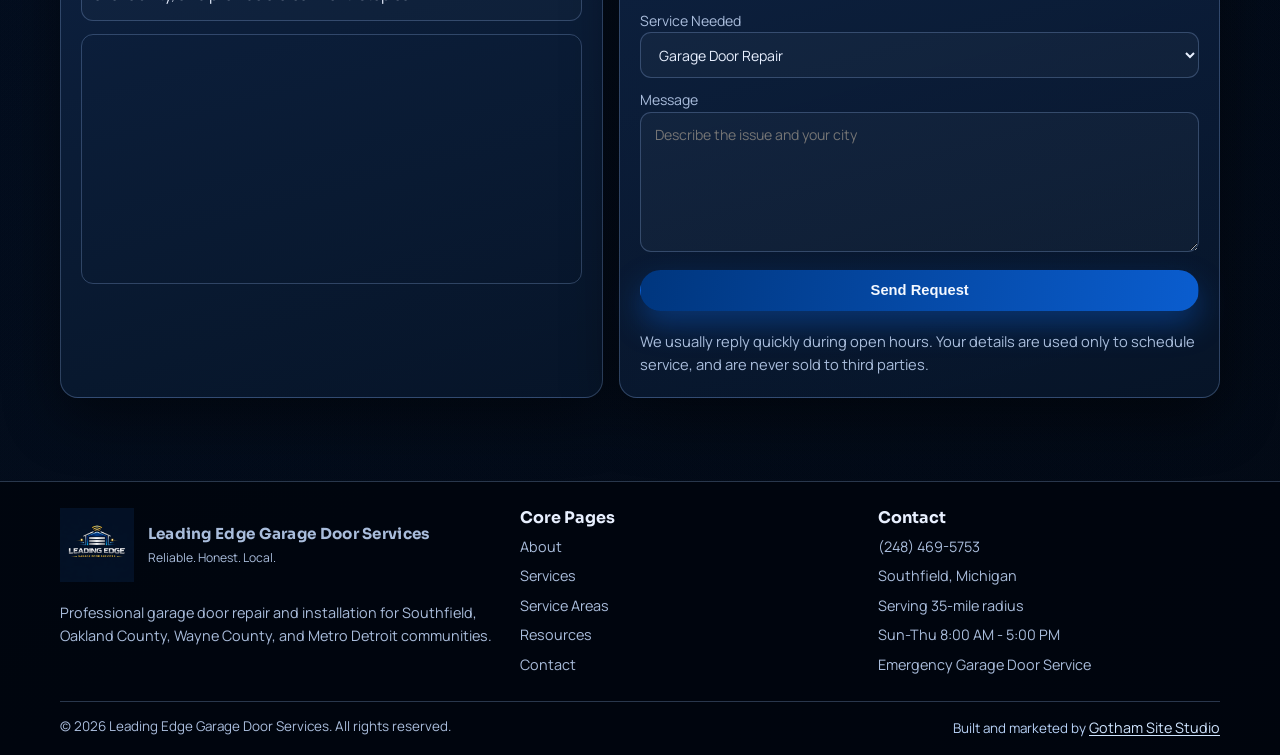
==== commit 6c4ede1a: "Improve homepage trust signals and EEAT content" ====
--- a/index.html
+++ b/index.html
@@ -6,7 +6,7 @@
     <title>Garage Door Repair Southfield MI | Leading Edge Garage Door Services</title>
     <meta
       name="description"
-      content="Fast and reliable garage door repair, installation, spring replacement, and emergency service in Southfield and Metro Detroit. 35-mile service radius. Call (248) 469-5753."
+      content="Fast and reliable garage door repair, installation, spring replacement, and emergency service in Southfield and Metro Detroit. Licensed and insured team, transparent estimates, and safety-first service."
     />
     <meta name="robots" content="index,follow" />
     <link rel="canonical" href="https://www.migaragedoor.com/" />
@@ -22,26 +22,96 @@
     <script type="application/ld+json">
       {
         "@context": "https://schema.org",
-        "@type": "GarageDoorRepair",
-        "name": "Leading Edge Garage Door Services",
-        "url": "https://www.migaragedoor.com/",
-        "logo": "https://www.migaragedoor.com/images/Logo.png",
-        "telephone": "+1-248-469-5753",
-        "areaServed": [
-          "Southfield, MI",
-          "Metro Detroit",
-          "Oakland County",
-          "Wayne County",
-          "Macomb County"
-        ],
-        "address": {
-          "@type": "PostalAddress",
-          "addressLocality": "Southfield",
-          "addressRegion": "MI",
-          "addressCountry": "US"
-        },
-        "priceRange": "$$",
-        "sameAs": ["https://www.migaragedoor.com/"]
+        "@graph": [
+          {
+            "@type": "GarageDoorRepair",
+            "@id": "https://www.migaragedoor.com/#business",
+            "name": "Leading Edge Garage Door Services",
+            "url": "https://www.migaragedoor.com/",
+            "logo": "https://www.migaragedoor.com/images/Logo.png",
+            "image": "https://www.migaragedoor.com/images/Logo.png",
+            "description": "Local garage door repair and installation company serving Southfield and Metro Detroit with emergency calls, spring repair, opener work, and new door installations.",
+            "telephone": "+1-248-469-5753",
+            "priceRange": "$$",
+            "areaServed": [
+              "Southfield, MI",
+              "Metro Detroit",
+              "Oakland County",
+              "Wayne County",
+              "Macomb County"
+            ],
+            "address": {
+              "@type": "PostalAddress",
+              "addressLocality": "Southfield",
+              "addressRegion": "MI",
+              "addressCountry": "US"
+            },
+            "hasMap": "https://www.google.com/maps?q=Southfield%2C%20MI",
+            "openingHoursSpecification": [
+              {
+                "@type": "OpeningHoursSpecification",
+                "dayOfWeek": ["Sunday", "Monday", "Tuesday", "Wednesday", "Thursday"],
+                "opens": "08:00",
+                "closes": "17:00"
+              }
+            ],
+            "contactPoint": [
+              {
+                "@type": "ContactPoint",
+                "telephone": "+1-248-469-5753",
+                "contactType": "customer service",
+                "areaServed": "US-MI",
+                "availableLanguage": ["English"]
+              }
+            ],
+            "serviceType": [
+              "Garage Door Repair",
+              "Spring Repair and Replacement",
+              "Garage Door Opener Repair and Installation",
+              "Garage Door Installation",
+              "Emergency Garage Door Service",
+              "Commercial Garage Door Service"
+            ]
+          },
+          {
+            "@type": "FAQPage",
+            "@id": "https://www.migaragedoor.com/#faq",
+            "mainEntity": [
+              {
+                "@type": "Question",
+                "name": "How quickly can you reach Southfield and nearby cities?",
+                "acceptedAnswer": {
+                  "@type": "Answer",
+                  "text": "We prioritize urgent issues and serve a 35-mile radius from Southfield. Exact arrival time depends on traffic, weather, and current service queue."
+                }
+              },
+              {
+                "@type": "Question",
+                "name": "Do you handle both residential and commercial garage doors?",
+                "acceptedAnswer": {
+                  "@type": "Answer",
+                  "text": "Yes. We provide repair, maintenance, and installation services for homes, warehouses, and commercial facilities across Metro Detroit."
+                }
+              },
+              {
+                "@type": "Question",
+                "name": "Should I try replacing a broken spring myself?",
+                "acceptedAnswer": {
+                  "@type": "Answer",
+                  "text": "No. Garage door springs are under extreme tension and can cause severe injury. Spring replacement should always be handled by trained technicians."
+                }
+              },
+              {
+                "@type": "Question",
+                "name": "Can you install insulated doors for Michigan winters?",
+                "acceptedAnswer": {
+                  "@type": "Answer",
+                  "text": "Absolutely. We recommend insulated, weather-sealed models to improve comfort and reduce energy loss in attached garages."
+                }
+              }
+            ]
+          }
+        ]
       }
     </script>
   </head>
@@ -81,7 +151,7 @@
       <section class="hero">
         <div class="container hero-grid">
           <div class="reveal">
-            <span class="badge">Local • Licensed Team • Fast Response</span>
+            <span class="badge">Local Southfield Team • Licensed &amp; Insured • Fast Response</span>
             <h1>Need Reliable Garage Door Service in Michigan? We've Got You Covered.</h1>
             <p>
               Leading Edge Garage Door Services helps homeowners and businesses across Southfield and
@@ -95,16 +165,16 @@
             <ul class="quick-points">
               <li><strong>Emergency support:</strong> Same-day response for urgent door failures.</li>
               <li><strong>Coverage:</strong> 35-mile radius from Southfield, MI.</li>
-              <li><strong>Focus:</strong> Residential + commercial garage door systems.</li>
+              <li><strong>Assurance:</strong> Written scope, transparent pricing, and final safety testing.</li>
             </ul>
           </div>
 
           <div>
             <article class="panel reveal">
-              <h3>24/7 Emergency Garage Door Help</h3>
-              <p>
-                Door stuck open? Spring snapped? Opener failed? Call our emergency team now and restore
-                your home's safety and access.
+              <h3>Urgent Garage Door Help</h3>
+              <p>
+                Door stuck open? Spring snapped? Opener failed? We prioritize urgent secure-close problems
+                so you can protect your home and restore access fast.
               </p>
               <div class="kpi-grid">
                 <div class="kpi">
@@ -112,23 +182,25 @@
                   <span>Service Radius</span>
                 </div>
                 <div class="kpi">
-                  <strong>Local</strong>
-                  <span>Southfield Based</span>
+                  <strong>Safety</strong>
+                  <span>Final Test Checklist</span>
                 </div>
                 <div class="kpi">
-                  <strong>Fast</strong>
-                  <span>Priority Scheduling</span>
+                  <strong>Clear</strong>
+                  <span>No-Pressure Quotes</span>
                 </div>
               </div>
             </article>
 
             <article class="panel reveal">
-              <div class="media-slot">
-                <div>
-                  <strong>Hero Project Photo Placeholder</strong>
-                  <p>Add a real team/work photo here for stronger trust and conversion.</p>
-                </div>
-              </div>
+              <h3>Trust &amp; Safety Standards</h3>
+              <ul class="trust-list">
+                <li>Licensed and insured technicians for residential and commercial projects.</li>
+                <li>Written scope and approval before work starts.</li>
+                <li>Post-repair safety checks on springs, balance, and opener force.</li>
+                <li>Warranty details provided in writing on completed jobs.</li>
+              </ul>
+              <p>Need documentation before booking? Ask and we will share it during scheduling.</p>
             </article>
           </div>
         </div>
@@ -136,6 +208,10 @@
 
       <section class="trust-band">
         <div class="container">
+          <span class="pill">Licensed &amp; Insured Team</span>
+          <span class="pill">Written Work Scope</span>
+          <span class="pill">Final Safety Checklist</span>
+          <span class="pill">Warranty Details in Writing</span>
           <span class="pill">LiftMaster Compatible</span>
           <span class="pill">Clopay Installation Ready</span>
           <span class="pill">Amarr Door Options</span>
@@ -145,6 +221,36 @@
         </div>
       </section>
 
+      <section class="section section-proof">
+        <div class="container">
+          <div class="section-head reveal">
+            <h2>Proof You Can Trust Before You Book</h2>
+            <p>
+              Strong service starts with clear standards. These are the safeguards we follow so customers
+              know exactly what to expect before, during, and after the job.
+            </p>
+          </div>
+          <div class="proof-grid">
+            <article class="proof-card reveal">
+              <h3>Licensed &amp; Insured Work</h3>
+              <p>Coverage and scope details are provided in writing so you know who is working on your home.</p>
+            </article>
+            <article class="proof-card reveal">
+              <h3>Transparent Estimates</h3>
+              <p>We explain repair versus replacement options clearly before any paid work begins.</p>
+            </article>
+            <article class="proof-card reveal">
+              <h3>Safety-First Completion</h3>
+              <p>Every job ends with testing for door balance, travel limits, and opener safety sensors.</p>
+            </article>
+            <article class="proof-card reveal">
+              <h3>Local Accountability</h3>
+              <p>Southfield-based coverage means direct communication and a local team that stands behind the result.</p>
+            </article>
+          </div>
+        </div>
+      </section>
+
       <section class="section">
         <div class="container">
           <div class="section-head reveal">
@@ -202,17 +308,25 @@
             <ul class="list-clean">
               <li><strong>Real local focus:</strong> Southfield team serving Metro Detroit neighborhoods.</li>
               <li><strong>Honest communication:</strong> Clear diagnosis, options, and no pressure selling.</li>
-              <li><strong>Safety-first work:</strong> Proper spring handling and opener force calibration.</li>
+              <li><strong>Safety-first work:</strong> Proper spring handling, opener force calibration, and final test walk-through.</li>
               <li><strong>Weather-aware installs:</strong> Insulated options for freezing winters and humid summers.</li>
+              <li><strong>Clear documentation:</strong> Written estimate scope and warranty details for completed jobs.</li>
             </ul>
           </div>
           <div class="reveal">
-            <div class="media-slot">
-              <div>
-                <strong>Before / After Project Placeholder</strong>
-                <p>Insert completed Southfield or Troy project photos for local trust proof.</p>
-              </div>
-            </div>
+            <article class="panel credentials-panel">
+              <h3>Meet Your Service Team</h3>
+              <p>
+                Our technicians handle spring systems, opener diagnostics, track alignment, and complete
+                door replacement with safety as the top priority.
+              </p>
+              <ul class="trust-list">
+                <li>Residential and commercial system experience.</li>
+                <li>Hands-on troubleshooting for noise, balance, and sensor issues.</li>
+                <li>Installation guidance based on Michigan weather conditions.</li>
+              </ul>
+              <p class="note-soft">Tip: add your exact license number and insurer details here before launch for maximum trust.</p>
+            </article>
           </div>
         </div>
       </section>
@@ -284,33 +398,39 @@
         <div class="container split">
           <div class="reveal">
             <div class="section-head">
-              <h2>What Customers Care About Most</h2>
-              <p>
-                We adapted your existing trust language and expanded it into decision-focused testimonials.
+              <h2>What Customers Say About the Experience</h2>
+              <p>
+                These examples highlight the service qualities clients mention most: fast response,
+                clear communication, and clean professional completion.
               </p>
             </div>
             <div class="card">
+              <p class="review-stars" aria-label="5 out of 5 stars">5/5 rating</p>
               <p>
                 "Our spring broke at night and the door would not close. Leading Edge picked up fast, came the
                 same day, and explained everything clearly. Super professional."
               </p>
-              <p><strong>- Homeowner, Southfield</strong></p>
+              <p><strong>- Homeowner, Southfield</strong> <span class="review-source">Verified service customer</span></p>
             </div>
             <div class="card" style="margin-top: 0.7rem">
+              <p class="review-stars" aria-label="5 out of 5 stars">5/5 rating</p>
               <p>
                 "We upgraded to an insulated door and quiet opener. Installation was clean and on time, and the
                 curb appeal improvement is huge."
               </p>
-              <p><strong>- Homeowner, Troy</strong></p>
+              <p><strong>- Homeowner, Troy</strong> <span class="review-source">Verified service customer</span></p>
             </div>
           </div>
           <div class="reveal">
-            <div class="media-slot">
-              <div>
-                <strong>Customer Photo Placeholder</strong>
-                <p>Place a happy client or completed installation image here.</p>
-              </div>
-            </div>
+            <article class="panel">
+              <h3>How We Keep Service Predictable</h3>
+              <ul class="trust-list">
+                <li>Clear arrival window and service confirmation by phone.</li>
+                <li>Problem explained in plain language before we start work.</li>
+                <li>Parts and labor choices shared so you control the decision.</li>
+                <li>Final walk-through before technician sign-off.</li>
+              </ul>
+            </article>
           </div>
         </div>
       </section>
@@ -358,8 +478,8 @@
           <div class="section-head reveal">
             <h2>Request Service or a Free Quote</h2>
             <p>
-              This contact form works without JavaScript. Connect the action endpoint to your preferred CRM or
-              form handler when going live.
+              Tell us what happened, where you are located, and how urgent it is. We will confirm availability,
+              next steps, and pricing options as quickly as possible.
             </p>
           </div>
           <div class="contact-wrap">
@@ -373,8 +493,12 @@
                 <span>Southfield, MI + Metro Detroit (35-mile radius)</span>
               </div>
               <div class="call-chip" style="margin-top: 0.7rem">
-                <strong>Recommended Hours:</strong>
+                <strong>Business Hours:</strong>
                 <span>Sun-Thu 8:00 AM - 5:00 PM | Fri-Sat Closed</span>
+              </div>
+              <div class="call-chip" style="margin-top: 0.7rem">
+                <strong>What Happens Next:</strong>
+                <span>We review your request, confirm service availability, and provide a clear next-step call.</span>
               </div>
               <div class="map-box" style="margin-top: 0.8rem">
                 <iframe
@@ -416,6 +540,10 @@
                 </label>
                 <input type="hidden" name="_captcha" value="false" />
                 <button class="btn btn-primary" type="submit">Send Request</button>
+                <p class="form-note">
+                  We usually reply quickly during open hours. Your details are used only to schedule service,
+                  and are never sold to third parties.
+                </p>
               </form>
             </article>
           </div>
@@ -454,6 +582,7 @@
             <li><a href="tel:+12484695753">(248) 469-5753</a></li>
             <li>Southfield, Michigan</li>
             <li>Serving 35-mile radius</li>
+            <li>Sun-Thu 8:00 AM - 5:00 PM</li>
             <li><a href="services/emergency-service.html">Emergency Garage Door Service</a></li>
           </ul>
         </div>
--- a/assets/css/style.css
+++ b/assets/css/style.css
@@ -213,12 +213,12 @@
 }
 
 h1 {
-  font-size: clamp(2rem, 5vw, 3.45rem);
+  font-size: 3.45rem;
   margin-top: 0.9rem;
 }
 
 h2 {
-  font-size: clamp(1.45rem, 3vw, 2.3rem);
+  font-size: 2.3rem;
 }
 
 .hero p {
@@ -248,6 +248,18 @@
 
 .quick-points li strong {
   color: var(--text);
+}
+
+.trust-list {
+  margin: 0.7rem 0 0;
+  padding-left: 1.1rem;
+  display: grid;
+  gap: 0.44rem;
+  color: var(--text-soft);
+}
+
+.trust-list li::marker {
+  color: #9cc6ff;
 }
 
 .panel {
@@ -343,6 +355,35 @@
   font-weight: 700;
 }
 
+.section-proof {
+  padding-top: 2.2rem;
+}
+
+.proof-grid {
+  display: grid;
+  gap: 1rem;
+  grid-template-columns: repeat(auto-fit, minmax(220px, 1fr));
+}
+
+.proof-card {
+  border: 1px solid var(--line);
+  border-radius: var(--radius);
+  background: linear-gradient(155deg, rgba(17, 42, 82, 0.92), rgba(6, 18, 36, 0.9));
+  padding: 1rem;
+  box-shadow: 0 10px 22px rgba(0, 0, 0, 0.28);
+}
+
+.proof-card h3 {
+  font-size: 1.03rem;
+  margin-bottom: 0.45rem;
+}
+
+.proof-card p {
+  margin: 0;
+  color: var(--text-soft);
+  font-size: 0.92rem;
+}
+
 .trust-band {
   border-block: 1px solid var(--line);
   background: rgba(1, 6, 15, 0.7);
@@ -407,6 +448,28 @@
 
 .list-clean li strong {
   color: var(--text);
+}
+
+.credentials-panel {
+  height: 100%;
+}
+
+.note-soft {
+  margin-top: 0.8rem;
+  color: #c0d8f9;
+  font-size: 0.86rem;
+}
+
+.review-stars {
+  margin: 0 0 0.35rem;
+  color: var(--warn);
+  letter-spacing: 0.08em;
+  font-size: 0.92rem;
+}
+
+.review-source {
+  color: #c0d9fb;
+  font-size: 0.82rem;
 }
 
 .faq {
@@ -488,6 +551,12 @@
   border-color: transparent;
 }
 
+.form-note {
+  margin: 0.2rem 0 0;
+  color: #bdd5f7;
+  font-size: 0.82rem;
+}
+
 .call-chip {
   border-radius: 12px;
   border: 1px solid var(--line);
@@ -591,6 +660,14 @@
 }
 
 @media (max-width: 980px) {
+  h1 {
+    font-size: 2.45rem;
+  }
+
+  h2 {
+    font-size: 1.9rem;
+  }
+
   .hero-grid,
   .split,
   .contact-wrap,
@@ -632,6 +709,14 @@
 }
 
 @media (max-width: 640px) {
+  h1 {
+    font-size: 2rem;
+  }
+
+  h2 {
+    font-size: 1.5rem;
+  }
+
   .top-strip .container {
     min-height: 54px;
     align-items: flex-start;
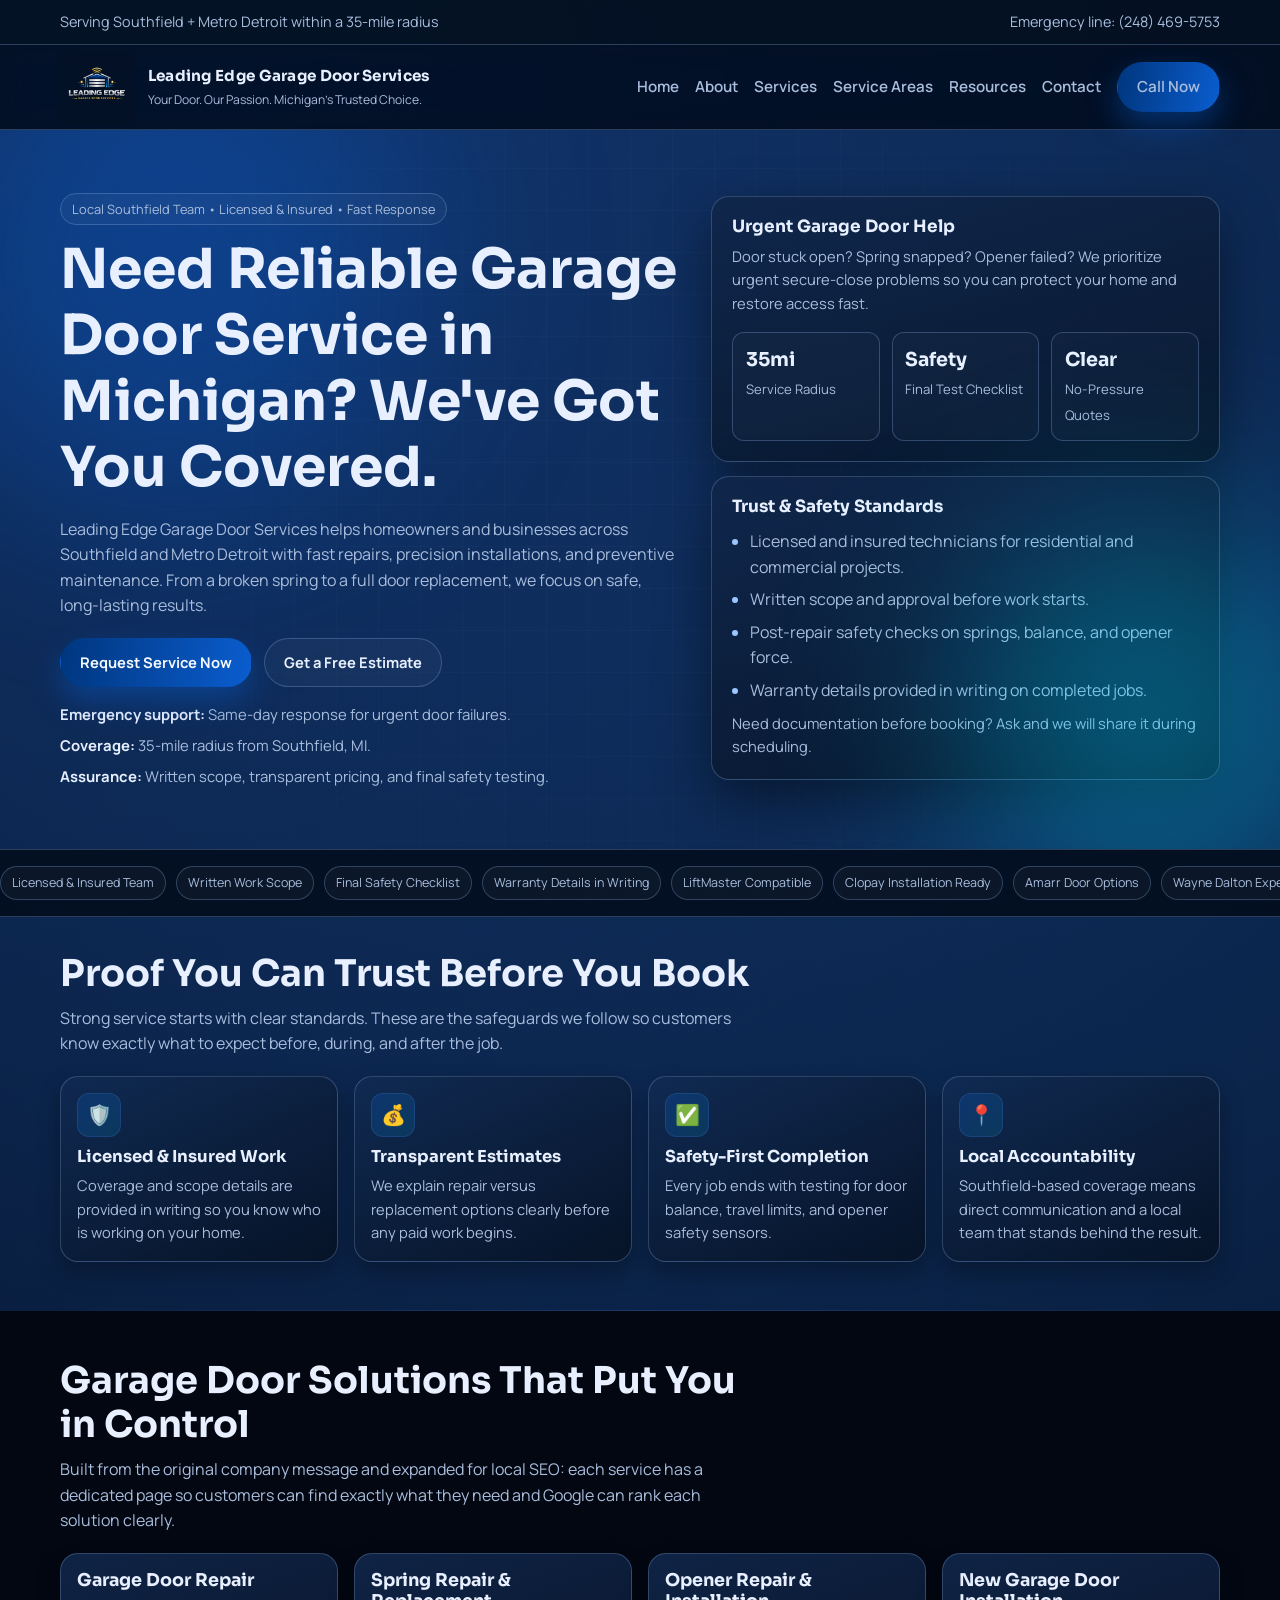
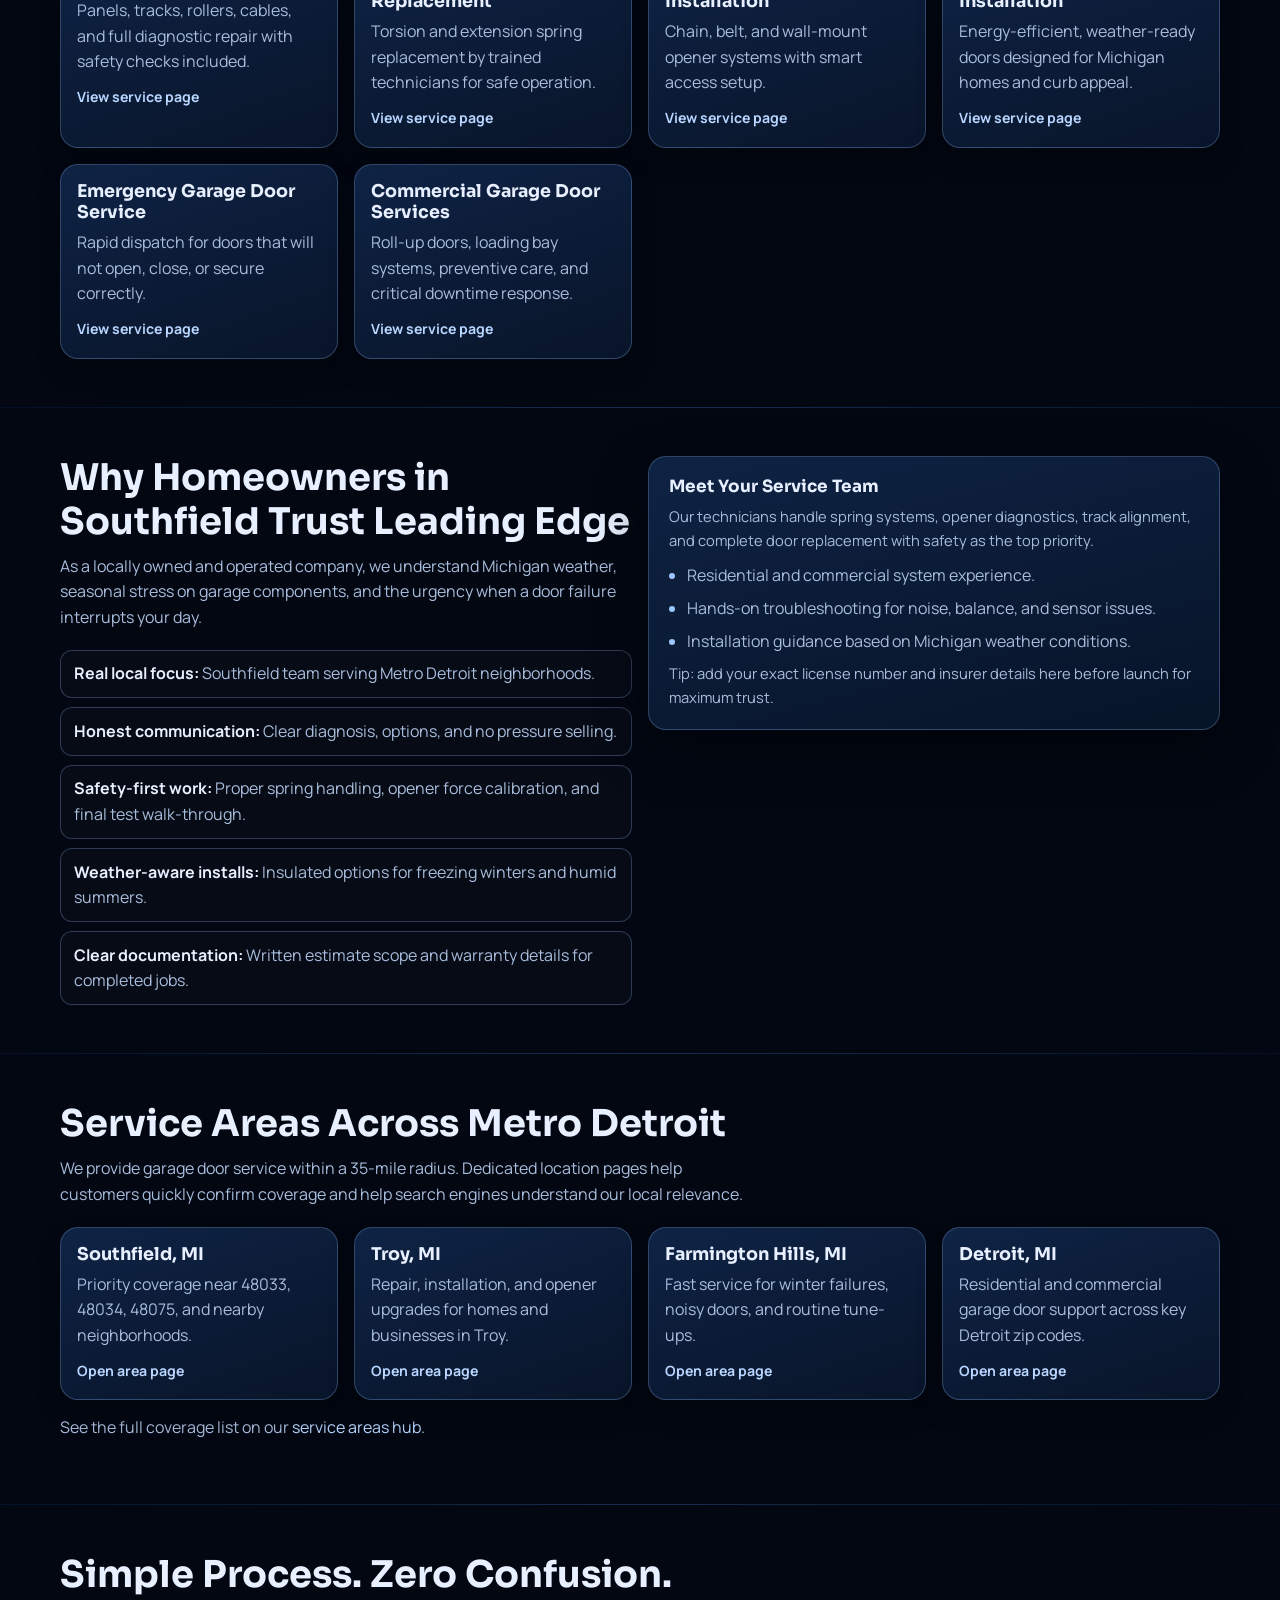
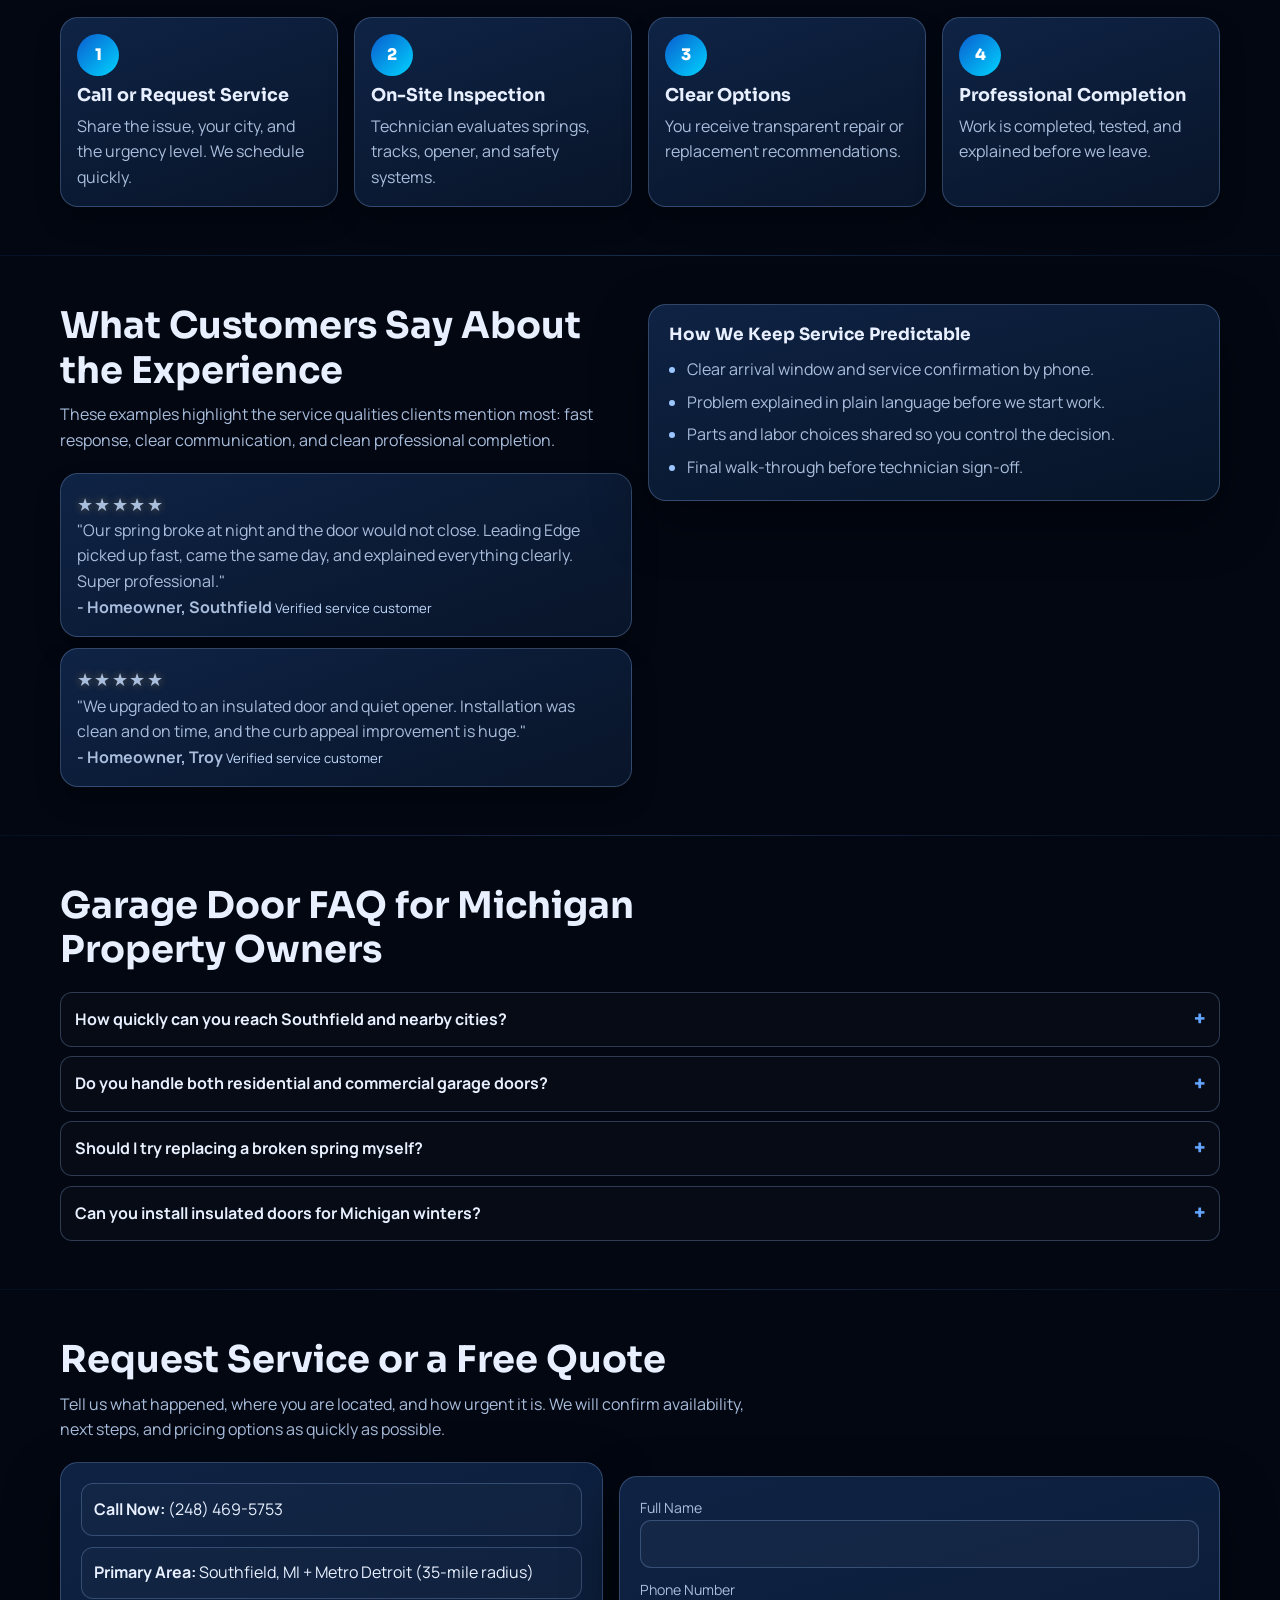
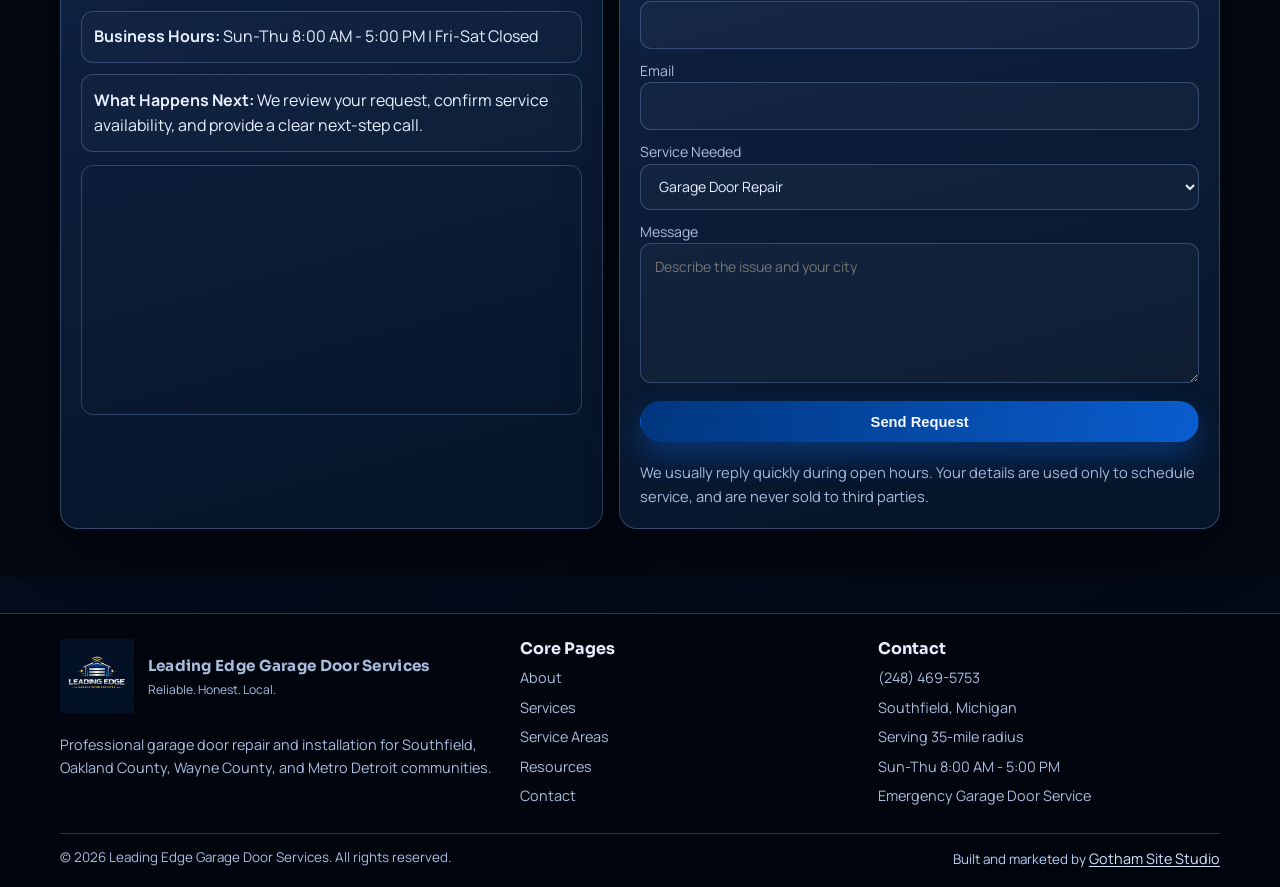
==== commit 4aa956ad: "Enhance design, UX, and accessibility across all pages - Add hero glow orbs, shimmer buttons, pulsin" ====
--- a/index.html
+++ b/index.html
@@ -116,7 +116,8 @@
     </script>
   </head>
   <body>
-    <div class="top-strip">
+    <a class="skip-link" href="#main-content">Skip to main content</a>
+    <div class="top-strip" role="banner">
       <div class="container">
         <span>Serving Southfield + Metro Detroit within a 35-mile radius</span>
         <a href="tel:+12484695753">Emergency line: (248) 469-5753</a>
@@ -135,8 +136,8 @@
 
         <button class="hamburger" data-nav-toggle aria-expanded="false" aria-label="Open menu">☰</button>
 
-        <nav class="nav" data-nav>
-          <a href="index.html">Home</a>
+        <nav class="nav" data-nav aria-label="Main navigation">
+          <a href="index.html" aria-current="page">Home</a>
           <a href="about.html">About</a>
           <a href="services/index.html">Services</a>
           <a href="service-areas/index.html">Service Areas</a>
@@ -147,7 +148,7 @@
       </div>
     </header>
 
-    <main>
+    <main id="main-content">
       <section class="hero">
         <div class="container hero-grid">
           <div class="reveal">
@@ -206,8 +207,8 @@
         </div>
       </section>
 
-      <section class="trust-band">
-        <div class="container">
+      <section class="trust-band" aria-label="Credentials and brands">
+        <div class="marquee-track">
           <span class="pill">Licensed &amp; Insured Team</span>
           <span class="pill">Written Work Scope</span>
           <span class="pill">Final Safety Checklist</span>
@@ -218,6 +219,17 @@
           <span class="pill">Wayne Dalton Expertise</span>
           <span class="pill">Residential + Commercial</span>
           <span class="pill">Transparent Pricing</span>
+          <!-- duplicate set for seamless loop -->
+          <span class="pill" aria-hidden="true">Licensed &amp; Insured Team</span>
+          <span class="pill" aria-hidden="true">Written Work Scope</span>
+          <span class="pill" aria-hidden="true">Final Safety Checklist</span>
+          <span class="pill" aria-hidden="true">Warranty Details in Writing</span>
+          <span class="pill" aria-hidden="true">LiftMaster Compatible</span>
+          <span class="pill" aria-hidden="true">Clopay Installation Ready</span>
+          <span class="pill" aria-hidden="true">Amarr Door Options</span>
+          <span class="pill" aria-hidden="true">Wayne Dalton Expertise</span>
+          <span class="pill" aria-hidden="true">Residential + Commercial</span>
+          <span class="pill" aria-hidden="true">Transparent Pricing</span>
         </div>
       </section>
 
@@ -232,18 +244,22 @@
           </div>
           <div class="proof-grid">
             <article class="proof-card reveal">
+              <div class="proof-icon" aria-hidden="true">🛡️</div>
               <h3>Licensed &amp; Insured Work</h3>
               <p>Coverage and scope details are provided in writing so you know who is working on your home.</p>
             </article>
             <article class="proof-card reveal">
+              <div class="proof-icon" aria-hidden="true">💰</div>
               <h3>Transparent Estimates</h3>
               <p>We explain repair versus replacement options clearly before any paid work begins.</p>
             </article>
             <article class="proof-card reveal">
+              <div class="proof-icon" aria-hidden="true">✅</div>
               <h3>Safety-First Completion</h3>
               <p>Every job ends with testing for door balance, travel limits, and opener safety sensors.</p>
             </article>
             <article class="proof-card reveal">
+              <div class="proof-icon" aria-hidden="true">📍</div>
               <h3>Local Accountability</h3>
               <p>Southfield-based coverage means direct communication and a local team that stands behind the result.</p>
             </article>
@@ -375,19 +391,23 @@
           </div>
           <div class="card-grid">
             <article class="card reveal">
-              <h3>1. Call or Request Service</h3>
+              <div class="step-number">1</div>
+              <h3>Call or Request Service</h3>
               <p>Share the issue, your city, and the urgency level. We schedule quickly.</p>
             </article>
             <article class="card reveal">
-              <h3>2. On-Site Inspection</h3>
+              <div class="step-number">2</div>
+              <h3>On-Site Inspection</h3>
               <p>Technician evaluates springs, tracks, opener, and safety systems.</p>
             </article>
             <article class="card reveal">
-              <h3>3. Clear Options</h3>
+              <div class="step-number">3</div>
+              <h3>Clear Options</h3>
               <p>You receive transparent repair or replacement recommendations.</p>
             </article>
             <article class="card reveal">
-              <h3>4. Professional Completion</h3>
+              <div class="step-number">4</div>
+              <h3>Professional Completion</h3>
               <p>Work is completed, tested, and explained before we leave.</p>
             </article>
           </div>
@@ -405,7 +425,7 @@
               </p>
             </div>
             <div class="card">
-              <p class="review-stars" aria-label="5 out of 5 stars">5/5 rating</p>
+              <p class="review-stars" aria-label="5 out of 5 stars">★★★★★</p>
               <p>
                 "Our spring broke at night and the door would not close. Leading Edge picked up fast, came the
                 same day, and explained everything clearly. Super professional."
@@ -413,7 +433,7 @@
               <p><strong>- Homeowner, Southfield</strong> <span class="review-source">Verified service customer</span></p>
             </div>
             <div class="card" style="margin-top: 0.7rem">
-              <p class="review-stars" aria-label="5 out of 5 stars">5/5 rating</p>
+              <p class="review-stars" aria-label="5 out of 5 stars">★★★★★</p>
               <p>
                 "We upgraded to an insulated door and quiet opener. Installation was clean and on time, and the
                 curb appeal improvement is huge."
@@ -513,15 +533,15 @@
               <form class="form" method="post" action="https://formsubmit.co/your-email@example.com">
                 <label>
                   Full Name
-                  <input type="text" name="name" required />
+                  <input type="text" name="name" required autocomplete="name" />
                 </label>
                 <label>
                   Phone Number
-                  <input type="tel" name="phone" required />
+                  <input type="tel" name="phone" required autocomplete="tel" />
                 </label>
                 <label>
                   Email
-                  <input type="email" name="email" required />
+                  <input type="email" name="email" required autocomplete="email" />
                 </label>
                 <label>
                   Service Needed
@@ -593,6 +613,7 @@
       </div>
     </footer>
 
+    <button class="back-to-top" aria-label="Back to top">↑</button>
     <script src="assets/js/main.js"></script>
   </body>
 </html>
--- a/assets/css/style.css
+++ b/assets/css/style.css
@@ -11,6 +11,8 @@
   --brand: #0a5dcf;
   --brand-strong: #00367e;
   --brand-glow: #63a4ff;
+  --accent: #00d4ff;
+  --accent-warm: #ff6b35;
   --line: rgba(147, 184, 236, 0.28);
   --ok: #58d68d;
   --warn: #f9c74f;
@@ -18,6 +20,7 @@
   --radius: 18px;
   --radius-sm: 12px;
   --container: 1160px;
+  --focus-ring: 0 0 0 3px rgba(99, 164, 255, 0.55);
 }
 
 * {
@@ -26,6 +29,23 @@
 
 html {
   scroll-behavior: smooth;
+}
+
+/* ── Skip link (accessibility) ── */
+.skip-link {
+  position: absolute;
+  top: -100%;
+  left: 1rem;
+  z-index: 999;
+  padding: 0.6rem 1.2rem;
+  background: var(--brand);
+  color: #fff;
+  border-radius: 0 0 var(--radius-sm) var(--radius-sm);
+  font-weight: 700;
+  transition: top 0.2s;
+}
+.skip-link:focus {
+  top: 0;
 }
 
 body {
@@ -56,6 +76,18 @@
   text-decoration: none;
 }
 
+/* ── Global focus-visible ring ── */
+a:focus-visible,
+button:focus-visible,
+input:focus-visible,
+textarea:focus-visible,
+select:focus-visible,
+details:focus-visible summary {
+  outline: none;
+  box-shadow: var(--focus-ring);
+  border-radius: 6px;
+}
+
 img {
   max-width: 100%;
   display: block;
@@ -84,9 +116,14 @@
   position: sticky;
   top: 0;
   z-index: 30;
-  backdrop-filter: blur(10px);
-  background: rgba(2, 8, 20, 0.8);
+  backdrop-filter: blur(14px) saturate(1.3);
+  -webkit-backdrop-filter: blur(14px) saturate(1.3);
+  background: rgba(2, 8, 20, 0.78);
   border-bottom: 1px solid var(--line);
+  transition: box-shadow 0.3s;
+}
+.header.scrolled {
+  box-shadow: 0 4px 30px rgba(0,0,0,0.45);
 }
 
 .nav-wrap {
@@ -165,6 +202,34 @@
   background: linear-gradient(100deg, var(--brand-strong), var(--brand));
   color: #f4f8ff;
   box-shadow: 0 14px 30px rgba(10, 93, 207, 0.42);
+  position: relative;
+  overflow: hidden;
+}
+
+/* ── Shimmer sweep on primary buttons ── */
+.btn-primary::after {
+  content: '';
+  position: absolute;
+  top: 0;
+  left: -75%;
+  width: 50%;
+  height: 100%;
+  background: linear-gradient(100deg, transparent, rgba(255,255,255,0.18), transparent);
+  animation: btnShimmer 3.5s ease-in-out infinite;
+}
+@keyframes btnShimmer {
+  0%   { left: -75%; }
+  40%  { left: 125%; }
+  100% { left: 125%; }
+}
+
+/* ── CTA pulse ring on hero buttons ── */
+.hero-cta .btn-primary {
+  animation: ctaPulse 2.8s ease-in-out infinite;
+}
+@keyframes ctaPulse {
+  0%, 100% { box-shadow: 0 14px 30px rgba(10,93,207,0.42); }
+  50%      { box-shadow: 0 14px 40px rgba(10,93,207,0.65), 0 0 0 6px rgba(99,164,255,0.12); }
 }
 
 .btn-ghost {
@@ -185,6 +250,40 @@
 
 .hero {
   padding: 4.1rem 0 2.8rem;
+  position: relative;
+  overflow: hidden;
+}
+
+/* ── Hero animated glow orbs ── */
+.hero::before,
+.hero::after {
+  content: '';
+  position: absolute;
+  border-radius: 50%;
+  pointer-events: none;
+  filter: blur(100px);
+  opacity: 0.35;
+  animation: heroFloat 8s ease-in-out infinite alternate;
+}
+.hero::before {
+  width: 500px;
+  height: 500px;
+  background: var(--brand);
+  top: -120px;
+  left: -80px;
+}
+.hero::after {
+  width: 380px;
+  height: 380px;
+  background: var(--accent);
+  bottom: -60px;
+  right: -60px;
+  animation-delay: -4s;
+}
+
+@keyframes heroFloat {
+  0%   { transform: translate(0, 0) scale(1); }
+  100% { transform: translate(30px, -20px) scale(1.12); }
 }
 
 .hero-grid {
@@ -335,6 +434,12 @@
   border-radius: var(--radius);
   padding: 1rem;
   box-shadow: 0 14px 24px rgba(0, 0, 0, 0.32);
+  transition: transform 0.35s cubic-bezier(.22,.68,0,1.2), box-shadow 0.35s ease, border-color 0.35s ease;
+}
+.card:hover {
+  transform: translateY(-6px) scale(1.015);
+  box-shadow: 0 22px 44px rgba(0,0,0,0.4), 0 0 0 1px rgba(99,164,255,0.15);
+  border-color: rgba(99,164,255,0.35);
 }
 
 .card h3 {
@@ -371,6 +476,31 @@
   background: linear-gradient(155deg, rgba(17, 42, 82, 0.92), rgba(6, 18, 36, 0.9));
   padding: 1rem;
   box-shadow: 0 10px 22px rgba(0, 0, 0, 0.28);
+  position: relative;
+  overflow: hidden;
+  transition: transform 0.35s ease, box-shadow 0.35s ease, border-color 0.35s ease;
+}
+.proof-card::before {
+  content: '';
+  position: absolute;
+  inset: 0;
+  border-radius: inherit;
+  padding: 1px;
+  background: linear-gradient(135deg, rgba(99,164,255,0.3), transparent 60%);
+  -webkit-mask: linear-gradient(#fff 0 0) content-box, linear-gradient(#fff 0 0);
+  mask: linear-gradient(#fff 0 0) content-box, linear-gradient(#fff 0 0);
+  -webkit-mask-composite: xor;
+  mask-composite: exclude;
+  opacity: 0;
+  transition: opacity 0.4s ease;
+}
+.proof-card:hover {
+  transform: translateY(-5px);
+  box-shadow: 0 18px 36px rgba(0,0,0,0.35);
+  border-color: rgba(99,164,255,0.3);
+}
+.proof-card:hover::before {
+  opacity: 1;
 }
 
 .proof-card h3 {
@@ -387,14 +517,24 @@
 .trust-band {
   border-block: 1px solid var(--line);
   background: rgba(1, 6, 15, 0.7);
-}
-
-.trust-band .container {
-  min-height: 74px;
+  overflow: hidden;
+}
+
+.trust-band .marquee-track {
   display: flex;
-  flex-wrap: wrap;
-  align-items: center;
   gap: 0.6rem;
+  width: max-content;
+  animation: marquee 30s linear infinite;
+  padding: 1rem 0;
+}
+
+.trust-band .marquee-track:hover {
+  animation-play-state: paused;
+}
+
+@keyframes marquee {
+  0%   { transform: translateX(0); }
+  100% { transform: translateX(-50%); }
 }
 
 .pill {
@@ -404,6 +544,13 @@
   font-size: 0.78rem;
   color: var(--text-soft);
   background: rgba(255, 255, 255, 0.03);
+  white-space: nowrap;
+  flex-shrink: 0;
+  transition: border-color 0.3s, color 0.3s;
+}
+.pill:hover {
+  border-color: rgba(99,164,255,0.4);
+  color: var(--text);
 }
 
 .media-slot {
@@ -464,7 +611,8 @@
   margin: 0 0 0.35rem;
   color: var(--warn);
   letter-spacing: 0.08em;
-  font-size: 0.92rem;
+  font-size: 1.1rem;
+  text-shadow: 0 0 8px rgba(249, 199, 79, 0.35);
 }
 
 .review-source {
@@ -482,11 +630,35 @@
   border-radius: var(--radius-sm);
   padding: 0.7rem 0.85rem;
   background: rgba(255, 255, 255, 0.02);
+  transition: border-color 0.3s, background 0.3s;
+}
+
+.faq details[open] {
+  border-color: rgba(99,164,255,0.35);
+  background: rgba(16,38,74,0.25);
 }
 
 .faq summary {
   cursor: pointer;
   font-weight: 700;
+  list-style: none;
+  display: flex;
+  align-items: center;
+  justify-content: space-between;
+  gap: 0.5rem;
+}
+.faq summary::-webkit-details-marker { display: none; }
+.faq summary::after {
+  content: '+';
+  font-family: 'Sora', sans-serif;
+  font-size: 1.2rem;
+  color: var(--brand-glow);
+  transition: transform 0.3s ease;
+  flex-shrink: 0;
+}
+.faq details[open] summary::after {
+  content: '\2212';
+  transform: rotate(180deg);
 }
 
 .faq p {
@@ -650,13 +822,88 @@
 
 .reveal {
   opacity: 0;
-  transform: translateY(16px);
-  transition: opacity 0.65s ease, transform 0.65s ease;
+  transform: translateY(22px);
+  transition: opacity 0.7s cubic-bezier(.22,.68,0,1), transform 0.7s cubic-bezier(.22,.68,0,1);
 }
 
 .reveal.is-visible {
   opacity: 1;
   transform: translateY(0);
+}
+
+/* ── Back to top button ── */
+.back-to-top {
+  position: fixed;
+  bottom: 2rem;
+  right: 2rem;
+  z-index: 40;
+  width: 48px;
+  height: 48px;
+  border-radius: 50%;
+  border: 1px solid var(--line);
+  background: rgba(2,8,20,0.85);
+  backdrop-filter: blur(8px);
+  color: var(--brand-glow);
+  font-size: 1.3rem;
+  cursor: pointer;
+  display: grid;
+  place-items: center;
+  opacity: 0;
+  pointer-events: none;
+  transform: translateY(10px);
+  transition: opacity 0.35s, transform 0.35s, box-shadow 0.25s;
+}
+.back-to-top.visible {
+  opacity: 1;
+  pointer-events: auto;
+  transform: translateY(0);
+}
+.back-to-top:hover {
+  box-shadow: 0 0 18px rgba(99,164,255,0.35);
+  border-color: var(--brand-glow);
+}
+
+/* ── Animated counter numbers ── */
+.kpi strong[data-count] {
+  display: inline-block;
+}
+
+/* ── Section divider glow line ── */
+.section + .section {
+  border-top: 1px solid transparent;
+  background-image: linear-gradient(var(--bg), var(--bg)), linear-gradient(90deg, transparent, rgba(99,164,255,0.18), transparent);
+  background-origin: border-box;
+  background-clip: padding-box, border-box;
+}
+
+/* ── Process step numbers ── */
+.step-number {
+  display: inline-flex;
+  align-items: center;
+  justify-content: center;
+  width: 42px;
+  height: 42px;
+  border-radius: 50%;
+  background: linear-gradient(135deg, var(--brand), var(--accent));
+  color: #fff;
+  font-family: 'Sora', sans-serif;
+  font-weight: 800;
+  font-size: 1rem;
+  margin-bottom: 0.6rem;
+  flex-shrink: 0;
+}
+
+/* ── Proof card icon circles ── */
+.proof-icon {
+  width: 44px;
+  height: 44px;
+  border-radius: 12px;
+  background: linear-gradient(135deg, rgba(10,93,207,0.25), rgba(0,212,255,0.12));
+  display: grid;
+  place-items: center;
+  font-size: 1.25rem;
+  margin-bottom: 0.65rem;
+  border: 1px solid rgba(99,164,255,0.15);
 }
 
 @media (max-width: 980px) {
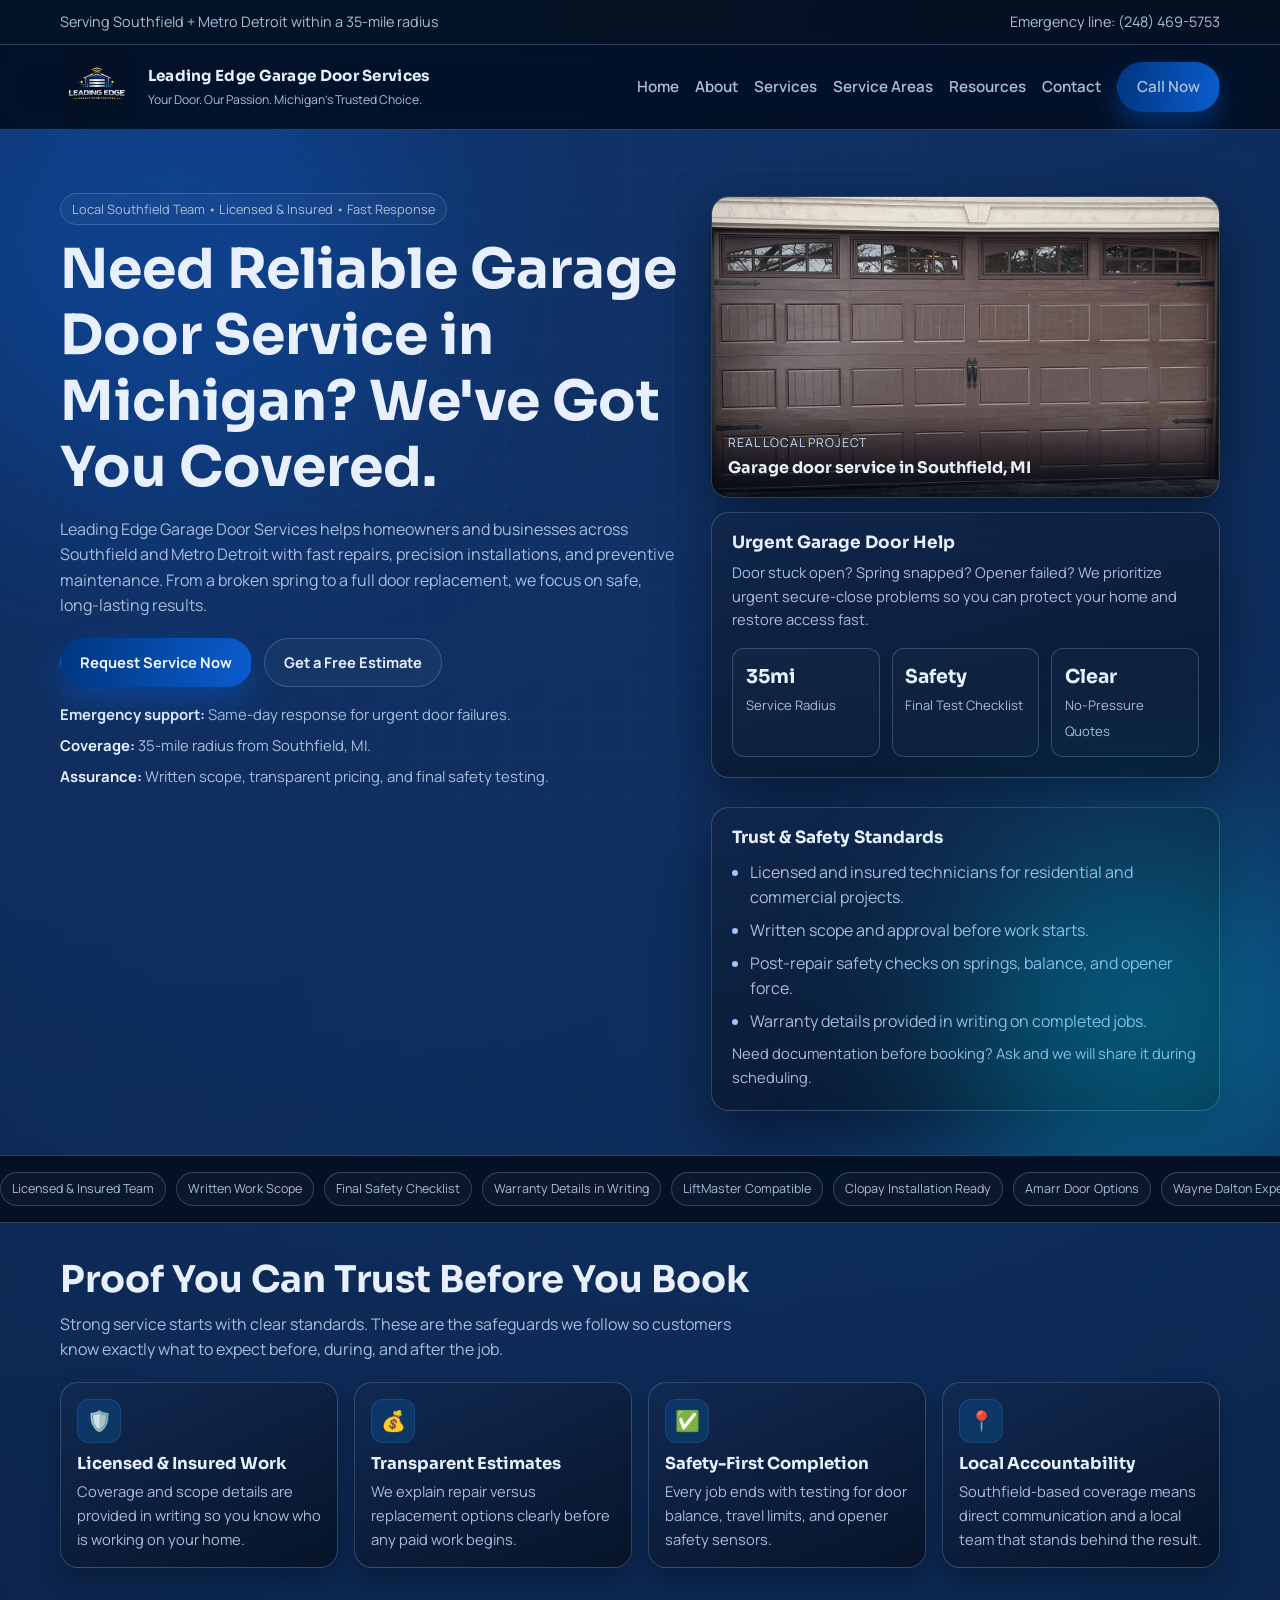
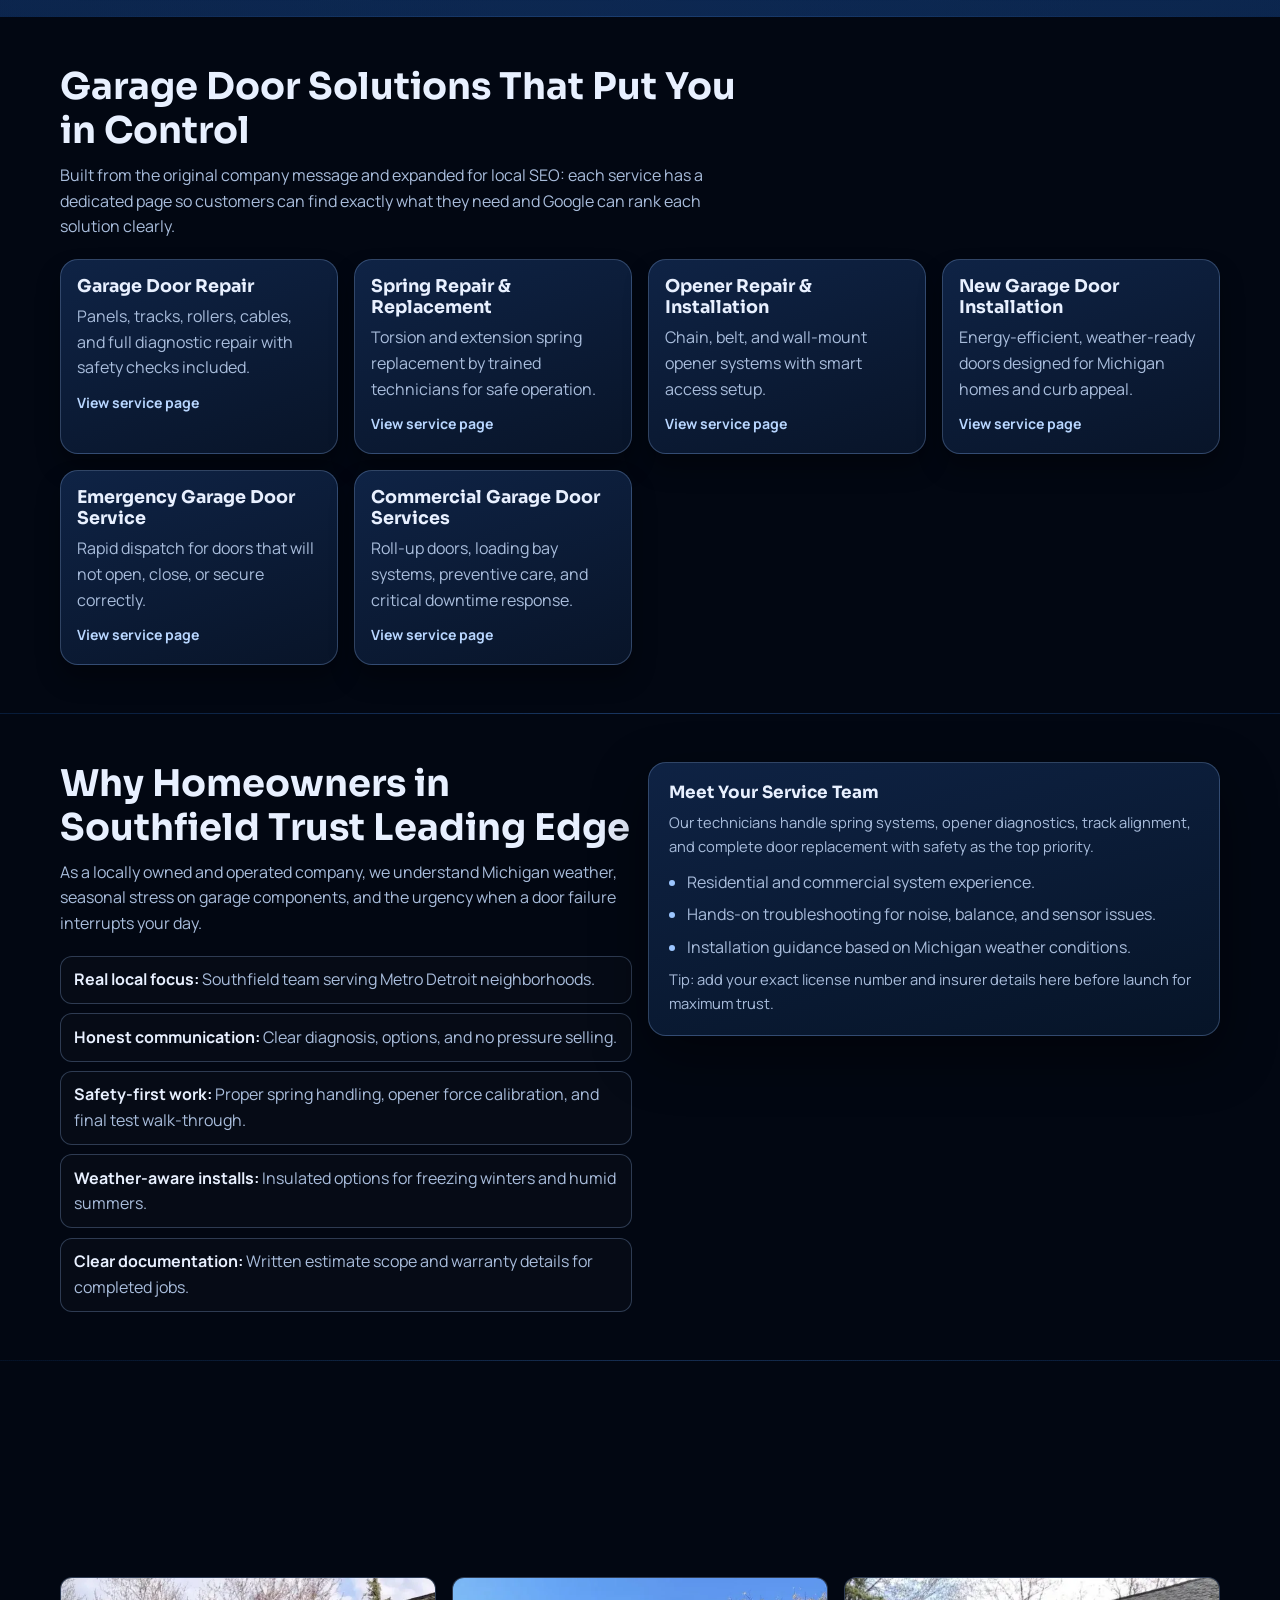
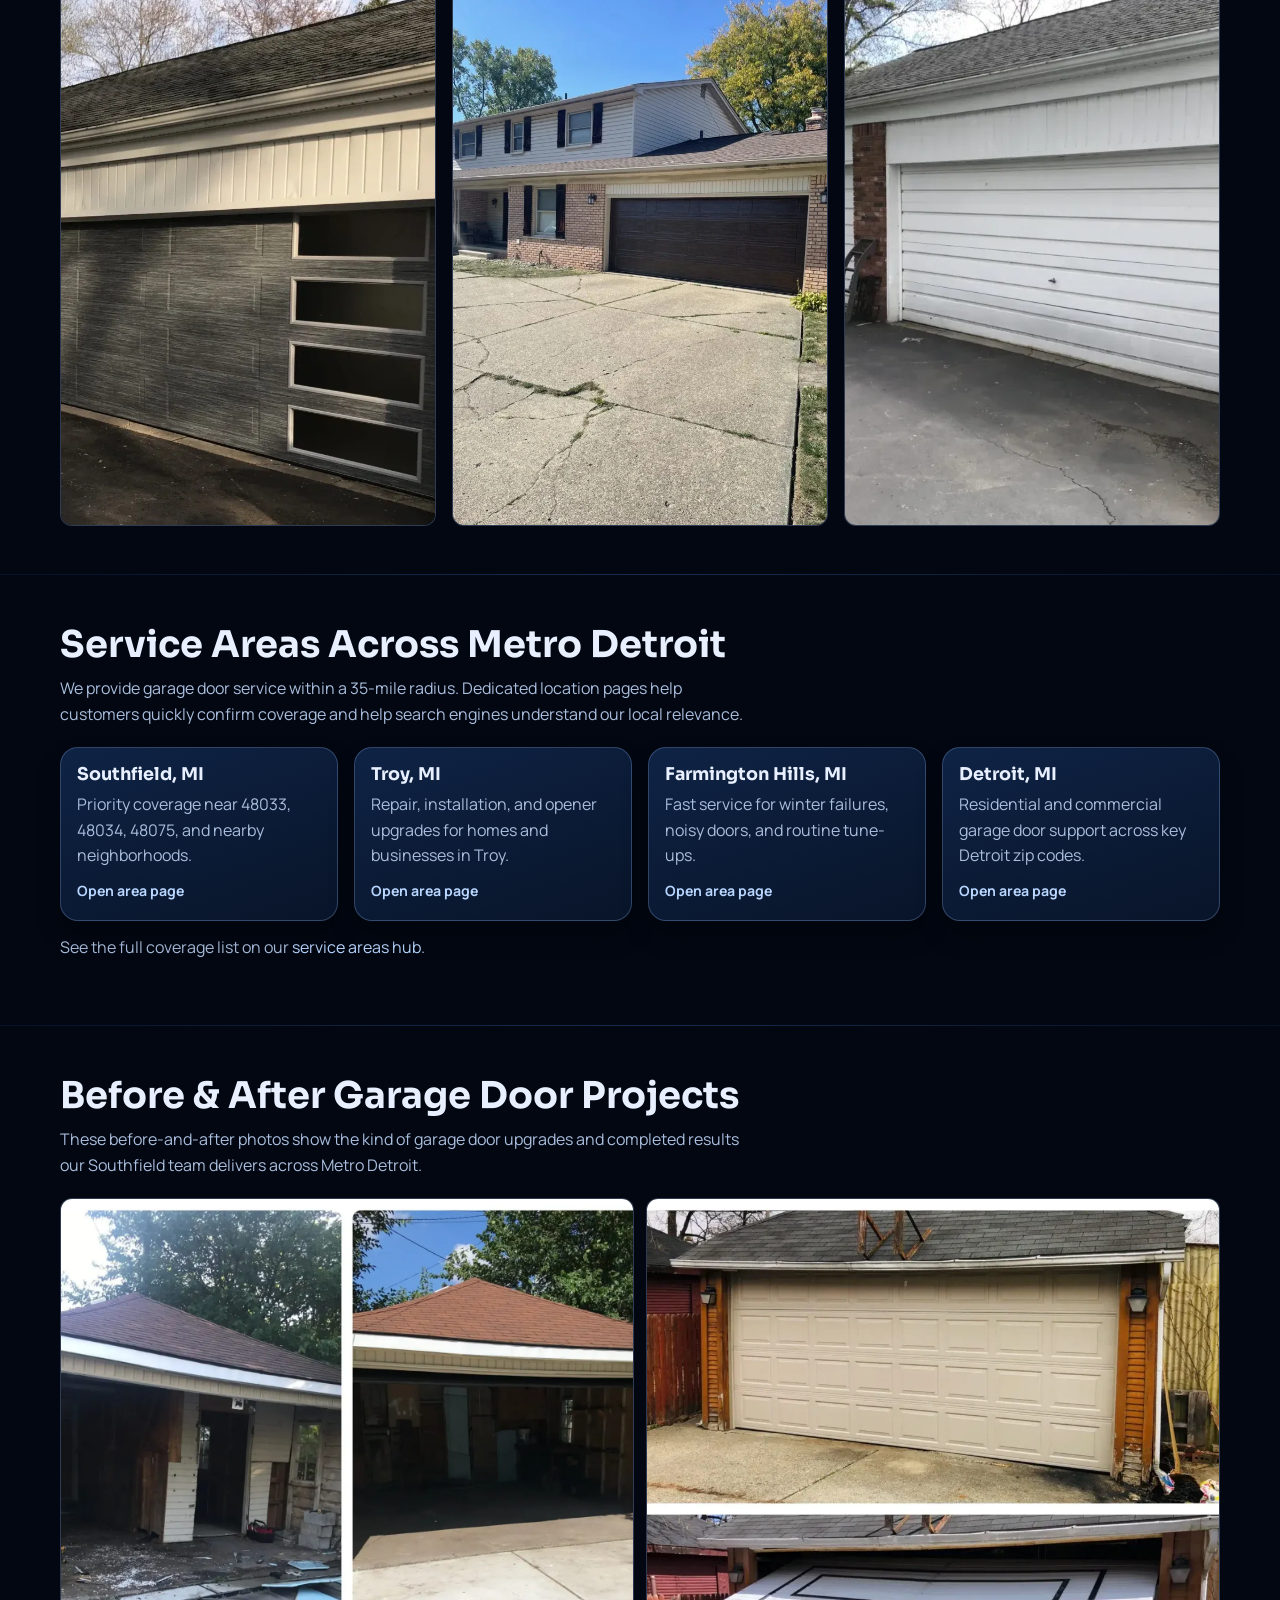
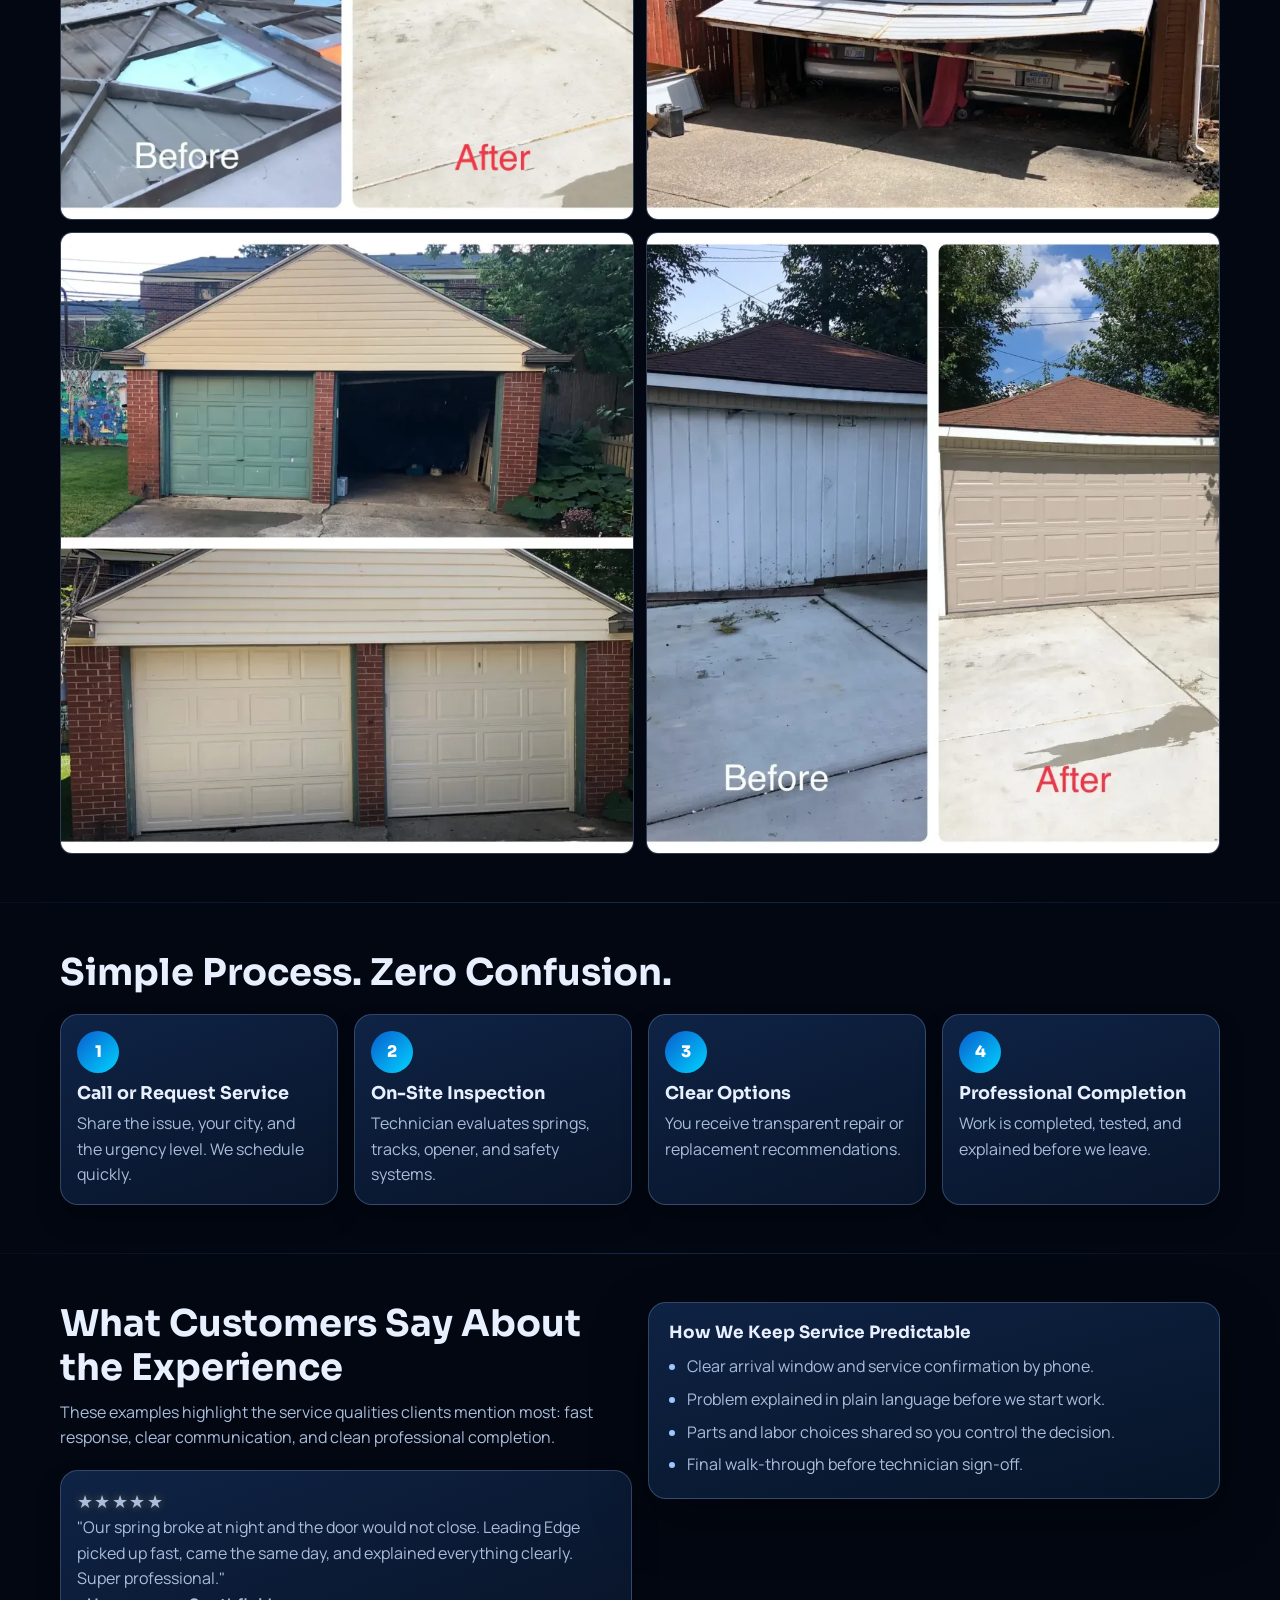
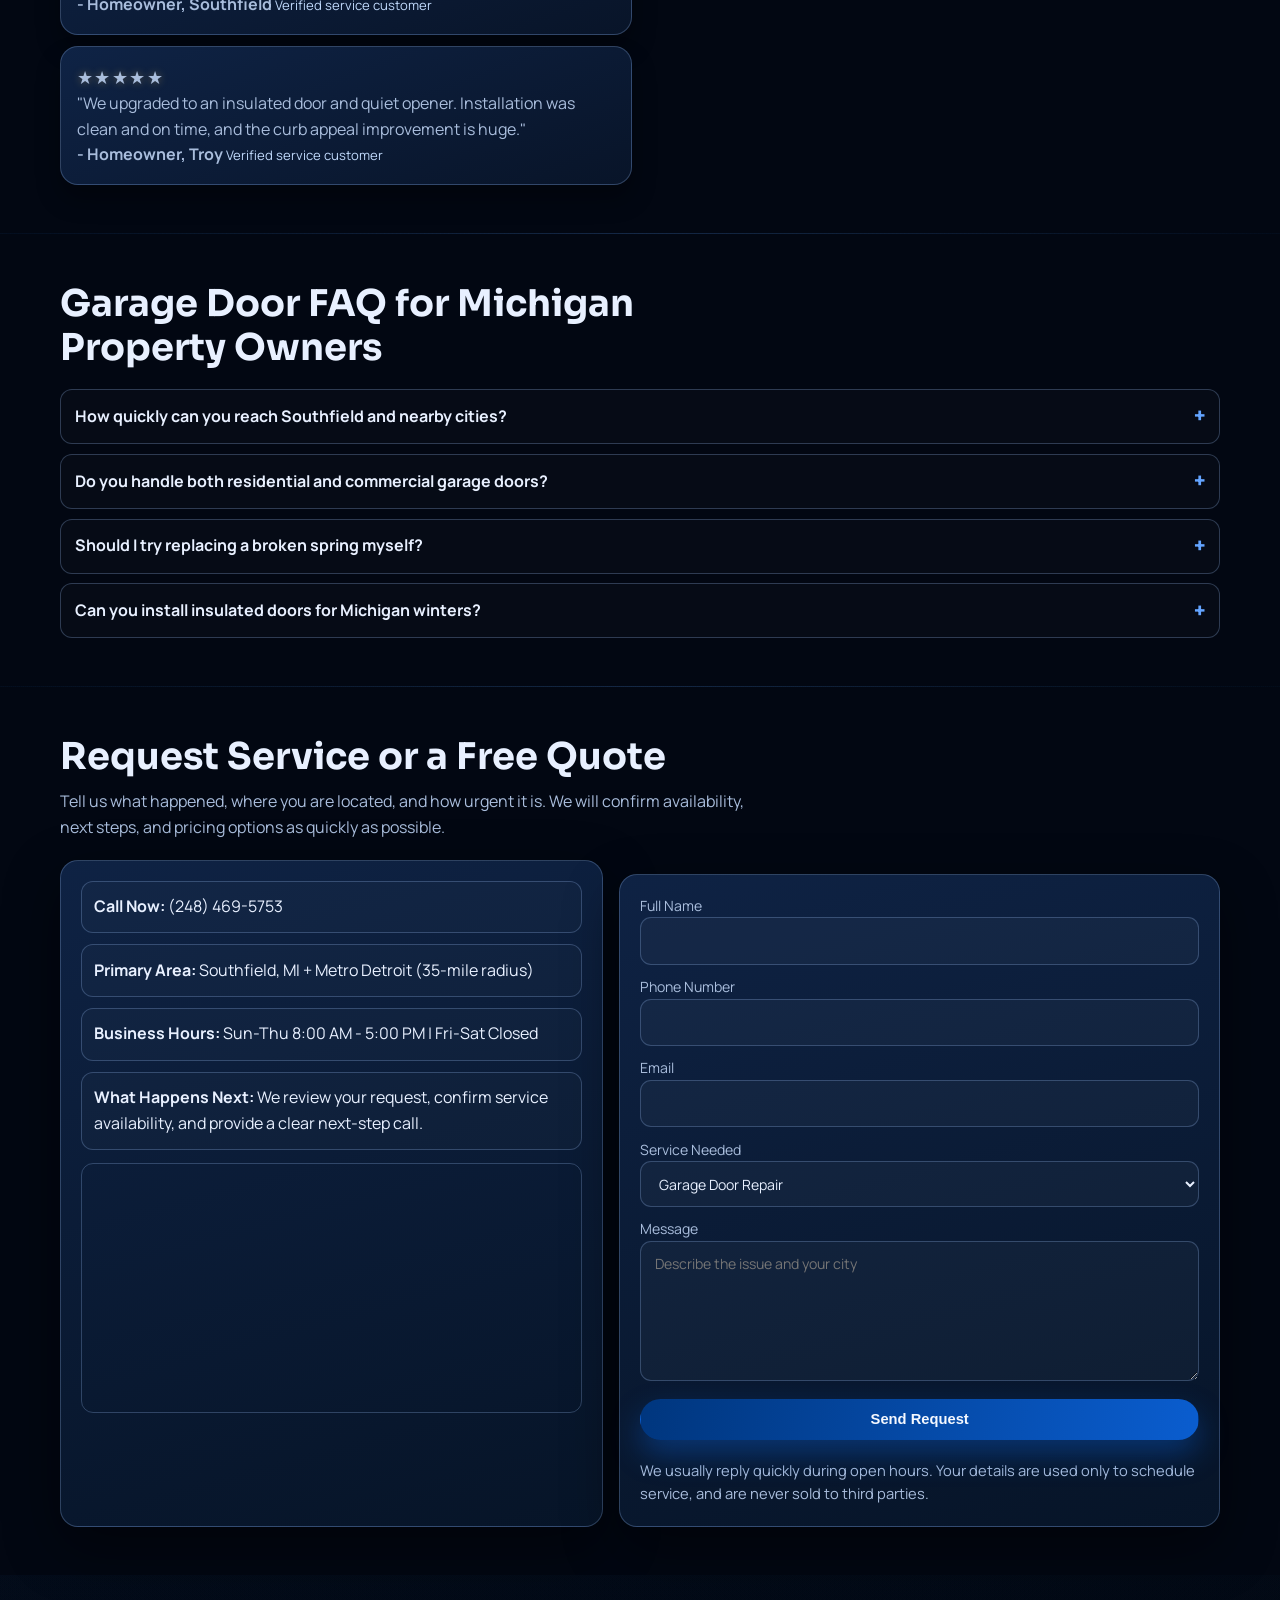
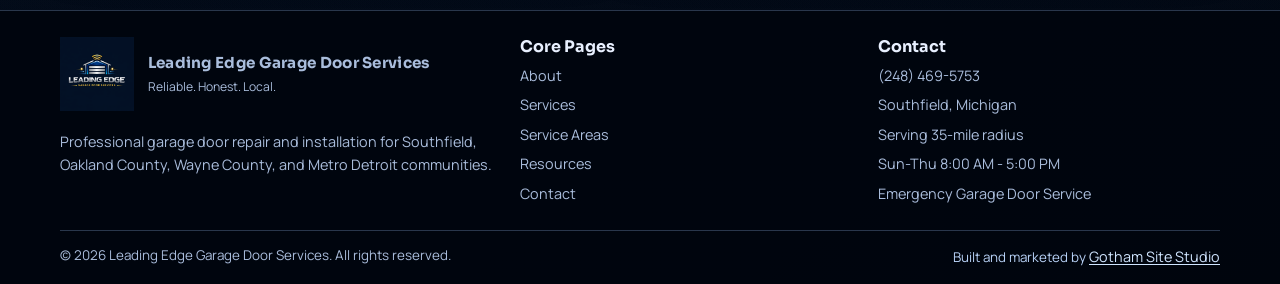
==== commit 75aab970: "Add SEO-friendly image assets and site gallery updates" ====
--- a/index.html
+++ b/index.html
@@ -17,7 +17,7 @@
       content="Local Michigan garage door experts for repairs, installations, and emergency service across Metro Detroit."
     />
     <meta property="og:url" content="https://www.migaragedoor.com/" />
-    <meta property="og:image" content="https://www.migaragedoor.com/images/Logo.png" />
+    <meta property="og:image" content="https://www.migaragedoor.com/images/garage-door-service-southfield-mi-hero.webp" />
     <link rel="stylesheet" href="assets/css/style.css" />
     <script type="application/ld+json">
       {
@@ -28,8 +28,8 @@
             "@id": "https://www.migaragedoor.com/#business",
             "name": "Leading Edge Garage Door Services",
             "url": "https://www.migaragedoor.com/",
-            "logo": "https://www.migaragedoor.com/images/Logo.png",
-            "image": "https://www.migaragedoor.com/images/Logo.png",
+            "logo": "https://www.migaragedoor.com/images/leading-edge-garage-door-services-logo.png",
+            "image": "https://www.migaragedoor.com/images/garage-door-service-southfield-mi-hero.webp",
             "description": "Local garage door repair and installation company serving Southfield and Metro Detroit with emergency calls, spring repair, opener work, and new door installations.",
             "telephone": "+1-248-469-5753",
             "priceRange": "$$",
@@ -127,7 +127,7 @@
     <header class="header">
       <div class="container nav-wrap">
         <a class="brand" href="index.html" aria-label="Leading Edge Garage Door Services home">
-          <img src="images/Logo.png" alt="Leading Edge Garage Door Services logo" />
+          <img src="images/leading-edge-garage-door-services-logo.png" alt="Leading Edge Garage Door Services logo" />
           <div class="brand-text">
             <strong>Leading Edge Garage Door Services</strong>
             <span>Your Door. Our Passion. Michigan's Trusted Choice.</span>
@@ -170,7 +170,21 @@
             </ul>
           </div>
 
-          <div>
+          <div class="hero-visual-stack">
+            <figure class="hero-media reveal">
+              <img
+                src="images/garage-door-service-southfield-mi-hero.webp"
+                alt="Garage door service Southfield MI hero"
+                width="1359"
+                height="762"
+                fetchpriority="high"
+              />
+              <figcaption>
+                <span>Real local project</span>
+                <strong>Garage door service in Southfield, MI</strong>
+              </figcaption>
+            </figure>
+
             <article class="panel reveal">
               <h3>Urgent Garage Door Help</h3>
               <p>
@@ -350,6 +364,50 @@
       <section class="section">
         <div class="container">
           <div class="section-head reveal">
+            <h2>Recent Garage Door Work Across Metro Detroit</h2>
+            <p>
+              These recent project photos give homeowners and businesses a clearer look at the type of work our
+              Southfield team completes across the Metro Detroit area.
+            </p>
+          </div>
+          <div class="project-gallery">
+            <figure class="media-photo reveal">
+              <img
+                src="images/garage-door-project-southfield-mi-1.webp"
+                alt="Garage door project Southfield MI 1"
+                width="1024"
+                height="989"
+                loading="lazy"
+              />
+              <figcaption>Completed garage door project in Southfield, MI.</figcaption>
+            </figure>
+            <figure class="media-photo reveal">
+              <img
+                src="images/garage-door-project-southfield-mi-2.webp"
+                alt="Garage door project Southfield MI 2"
+                width="768"
+                height="1024"
+                loading="lazy"
+              />
+              <figcaption>Residential garage door service across Metro Detroit.</figcaption>
+            </figure>
+            <figure class="media-photo reveal">
+              <img
+                src="images/garage-door-project-southfield-mi-3.webp"
+                alt="Garage door project Southfield MI 3"
+                width="1024"
+                height="768"
+                loading="lazy"
+              />
+              <figcaption>Installed and finished for reliable daily operation.</figcaption>
+            </figure>
+          </div>
+        </div>
+      </section>
+
+      <section class="section">
+        <div class="container">
+          <div class="section-head reveal">
             <h2>Service Areas Across Metro Detroit</h2>
             <p>
               We provide garage door service within a 35-mile radius. Dedicated location pages help customers
@@ -381,6 +439,60 @@
           <p style="margin-top: 0.9rem; color: var(--text-soft)">
             See the full coverage list on our <a href="service-areas/index.html" style="color: #b8d6ff">service areas hub</a>.
           </p>
+        </div>
+      </section>
+
+      <section class="section">
+        <div class="container">
+          <div class="section-head reveal">
+            <h2>Before &amp; After Garage Door Projects</h2>
+            <p>
+              These before-and-after photos show the kind of garage door upgrades and completed results our
+              Southfield team delivers across Metro Detroit.
+            </p>
+          </div>
+          <div class="media-gallery-grid media-gallery-grid--two">
+            <figure class="media-photo reveal">
+              <img
+                src="images/garage-door-before-after-southfield-mi-1.webp"
+                alt="Garage door before and after Southfield MI 1"
+                width="1536"
+                height="1536"
+                loading="lazy"
+              />
+              <figcaption>Garage door before and after Southfield MI 1.</figcaption>
+            </figure>
+            <figure class="media-photo reveal">
+              <img
+                src="images/garage-door-before-after-southfield-mi-2.webp"
+                alt="Garage door before and after Southfield MI 2"
+                width="1024"
+                height="1024"
+                loading="lazy"
+              />
+              <figcaption>Garage door before and after Southfield MI 2.</figcaption>
+            </figure>
+            <figure class="media-photo reveal">
+              <img
+                src="images/garage-door-before-after-southfield-mi-3.webp"
+                alt="Garage door before and after Southfield MI 3"
+                width="1024"
+                height="1024"
+                loading="lazy"
+              />
+              <figcaption>Garage door before and after Southfield MI 3.</figcaption>
+            </figure>
+            <figure class="media-photo reveal">
+              <img
+                src="images/garage-door-before-after-southfield-mi-4.webp"
+                alt="Garage door before and after Southfield MI 4"
+                width="1024"
+                height="1024"
+                loading="lazy"
+              />
+              <figcaption>Garage door before and after Southfield MI 4.</figcaption>
+            </figure>
+          </div>
         </div>
       </section>
 
@@ -575,7 +687,7 @@
       <div class="container footer-grid">
         <div>
           <a class="brand" href="index.html" aria-label="Leading Edge Garage Door Services home">
-            <img src="images/Logo.png" alt="Leading Edge Garage Door Services logo" />
+            <img src="images/leading-edge-garage-door-services-logo.png" alt="Leading Edge Garage Door Services logo" />
             <div class="brand-text">
               <strong>Leading Edge Garage Door Services</strong>
               <span>Reliable. Honest. Local.</span>
--- a/assets/css/style.css
+++ b/assets/css/style.css
@@ -570,6 +570,90 @@
   font-size: 1rem;
 }
 
+.hero-visual-stack {
+  display: grid;
+  gap: 0.9rem;
+}
+
+.hero-media {
+  margin: 0;
+  position: relative;
+  min-height: 300px;
+  border: 1px solid var(--line);
+  border-radius: var(--radius);
+  overflow: hidden;
+  box-shadow: var(--shadow);
+  background: #061425;
+}
+
+.hero-media img {
+  width: 100%;
+  height: 100%;
+  min-height: 300px;
+  object-fit: cover;
+}
+
+.hero-media figcaption {
+  position: absolute;
+  right: 0;
+  bottom: 0;
+  left: 0;
+  display: grid;
+  gap: 0.15rem;
+  padding: 1rem;
+  background: linear-gradient(180deg, transparent, rgba(2, 8, 20, 0.9));
+}
+
+.hero-media figcaption span {
+  font-size: 0.76rem;
+  letter-spacing: 0.08em;
+  text-transform: uppercase;
+  color: #c8ddfb;
+}
+
+.hero-media figcaption strong {
+  font-family: 'Sora', 'Segoe UI', sans-serif;
+  font-size: 1rem;
+}
+
+.project-gallery {
+  display: grid;
+  gap: 1rem;
+  grid-template-columns: repeat(auto-fit, minmax(220px, 1fr));
+}
+
+.media-gallery-grid {
+  display: grid;
+  gap: 0.75rem;
+}
+
+.media-gallery-grid--two {
+  grid-template-columns: repeat(2, minmax(0, 1fr));
+}
+
+.media-photo {
+  margin: 0;
+  border: 1px solid var(--line);
+  border-radius: var(--radius-sm);
+  overflow: hidden;
+  background: rgba(255, 255, 255, 0.02);
+}
+
+.media-photo img {
+  width: 100%;
+  height: 100%;
+  min-height: 240px;
+  object-fit: cover;
+}
+
+.media-photo figcaption {
+  padding: 0.8rem 0.9rem;
+  border-top: 1px solid var(--line);
+  color: var(--text-soft);
+  font-size: 0.84rem;
+  background: rgba(2, 8, 20, 0.72);
+}
+
 .split {
   display: grid;
   grid-template-columns: 1fr 1fr;
@@ -987,6 +1071,10 @@
   .cta-box {
     align-items: flex-start;
   }
+
+  .media-gallery-grid--two {
+    grid-template-columns: 1fr;
+  }
 }
 
 @keyframes rise {
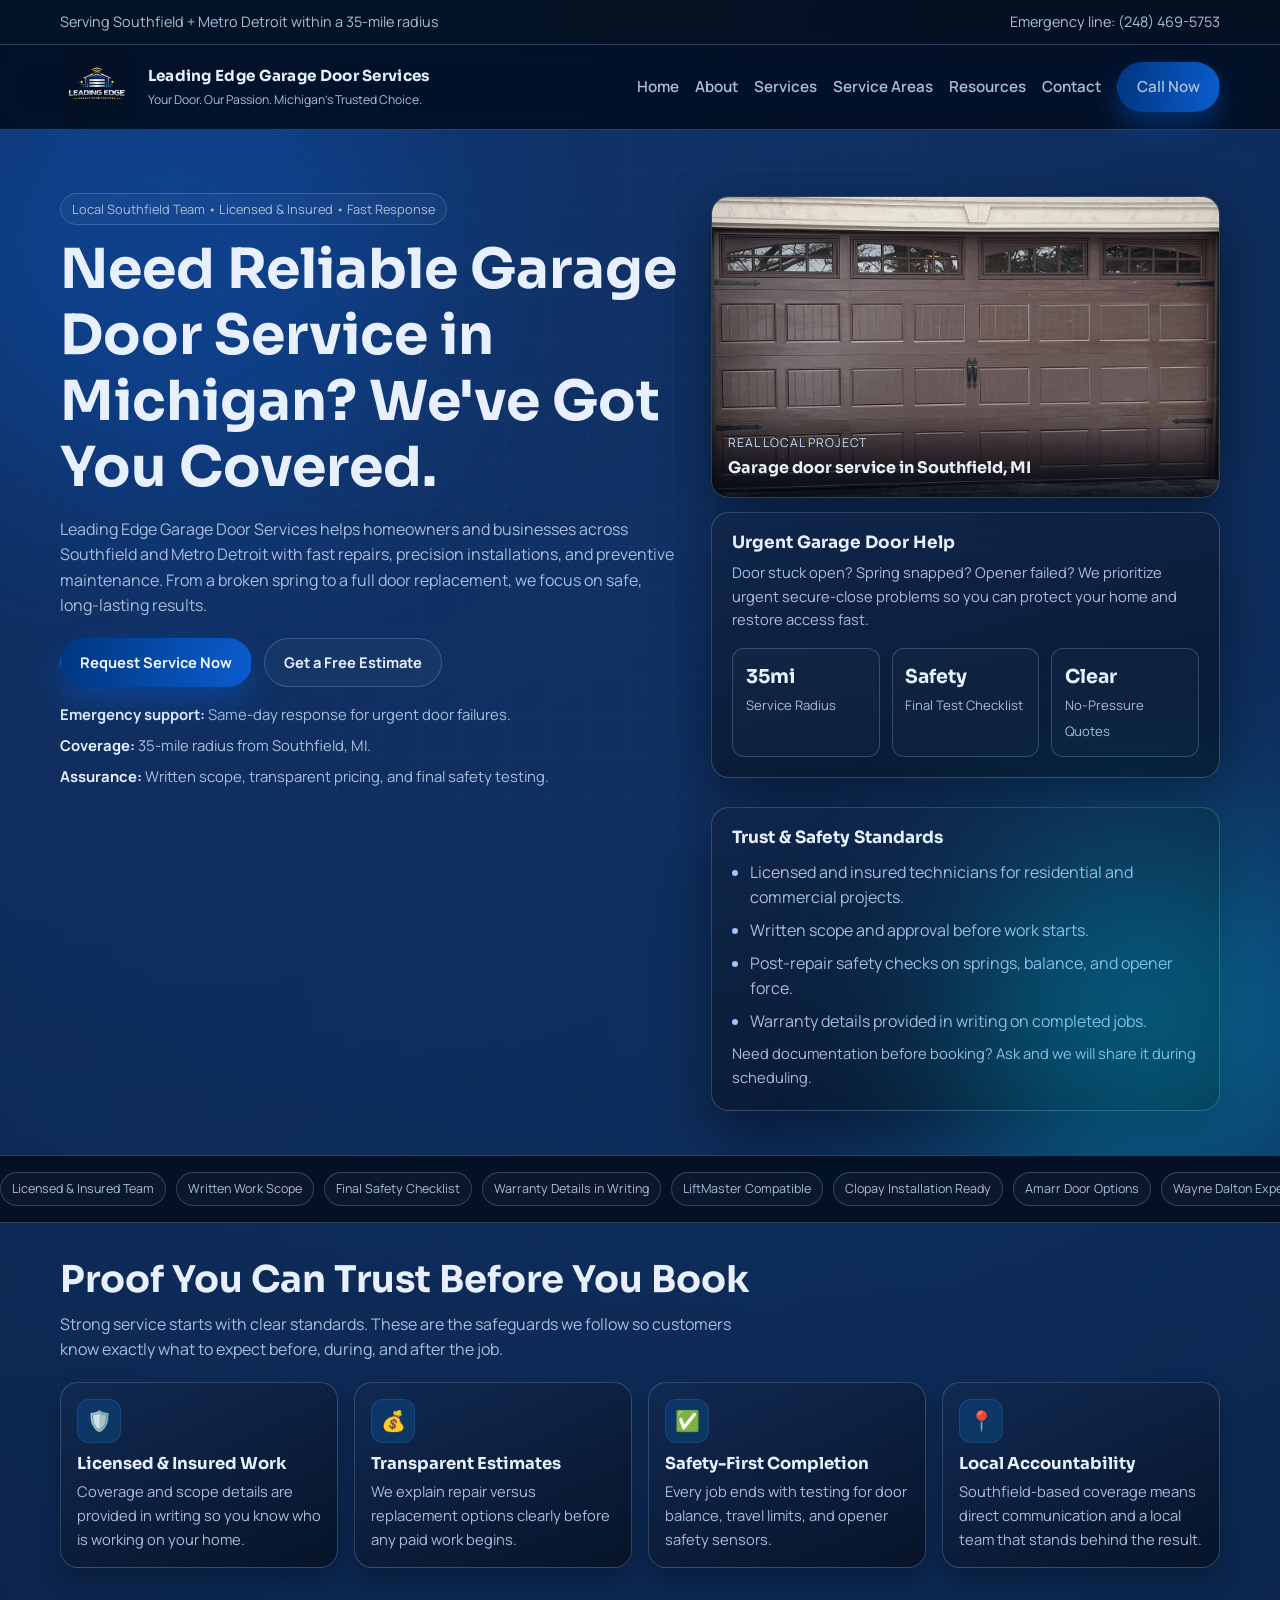
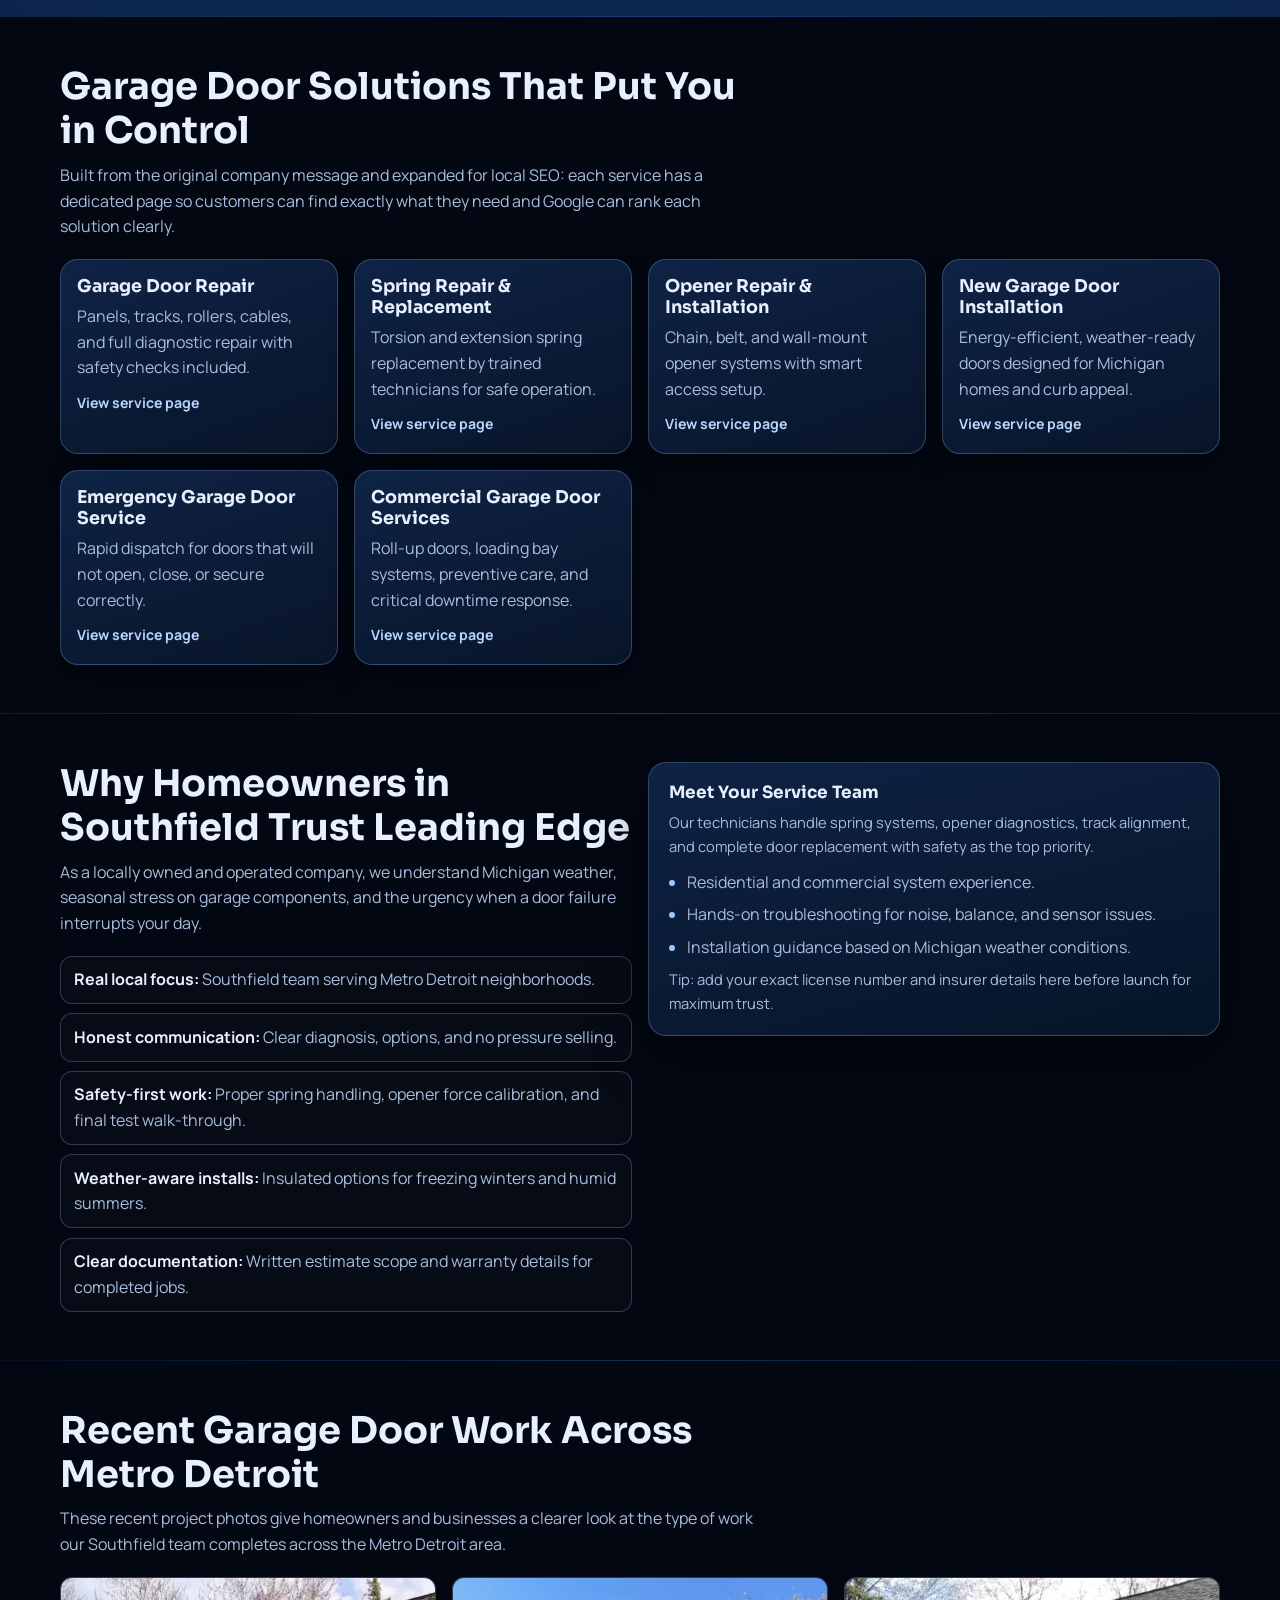
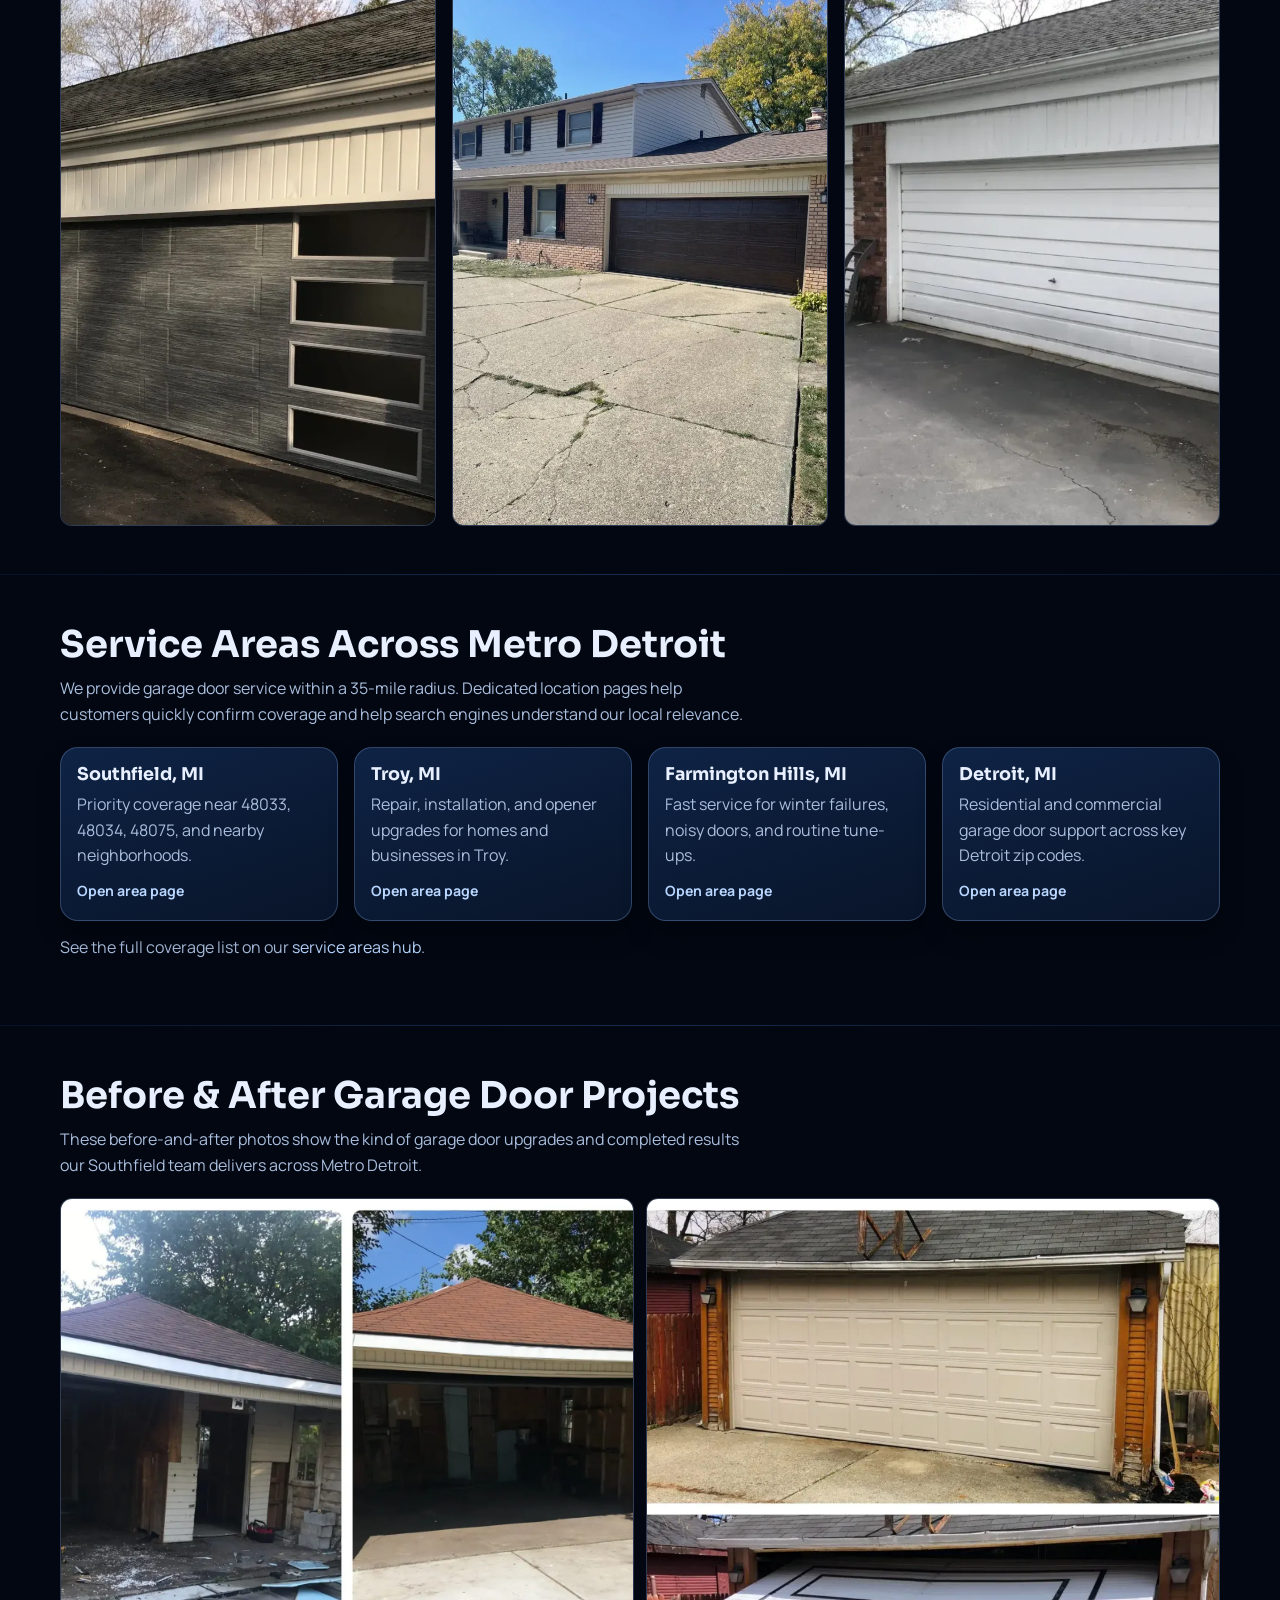
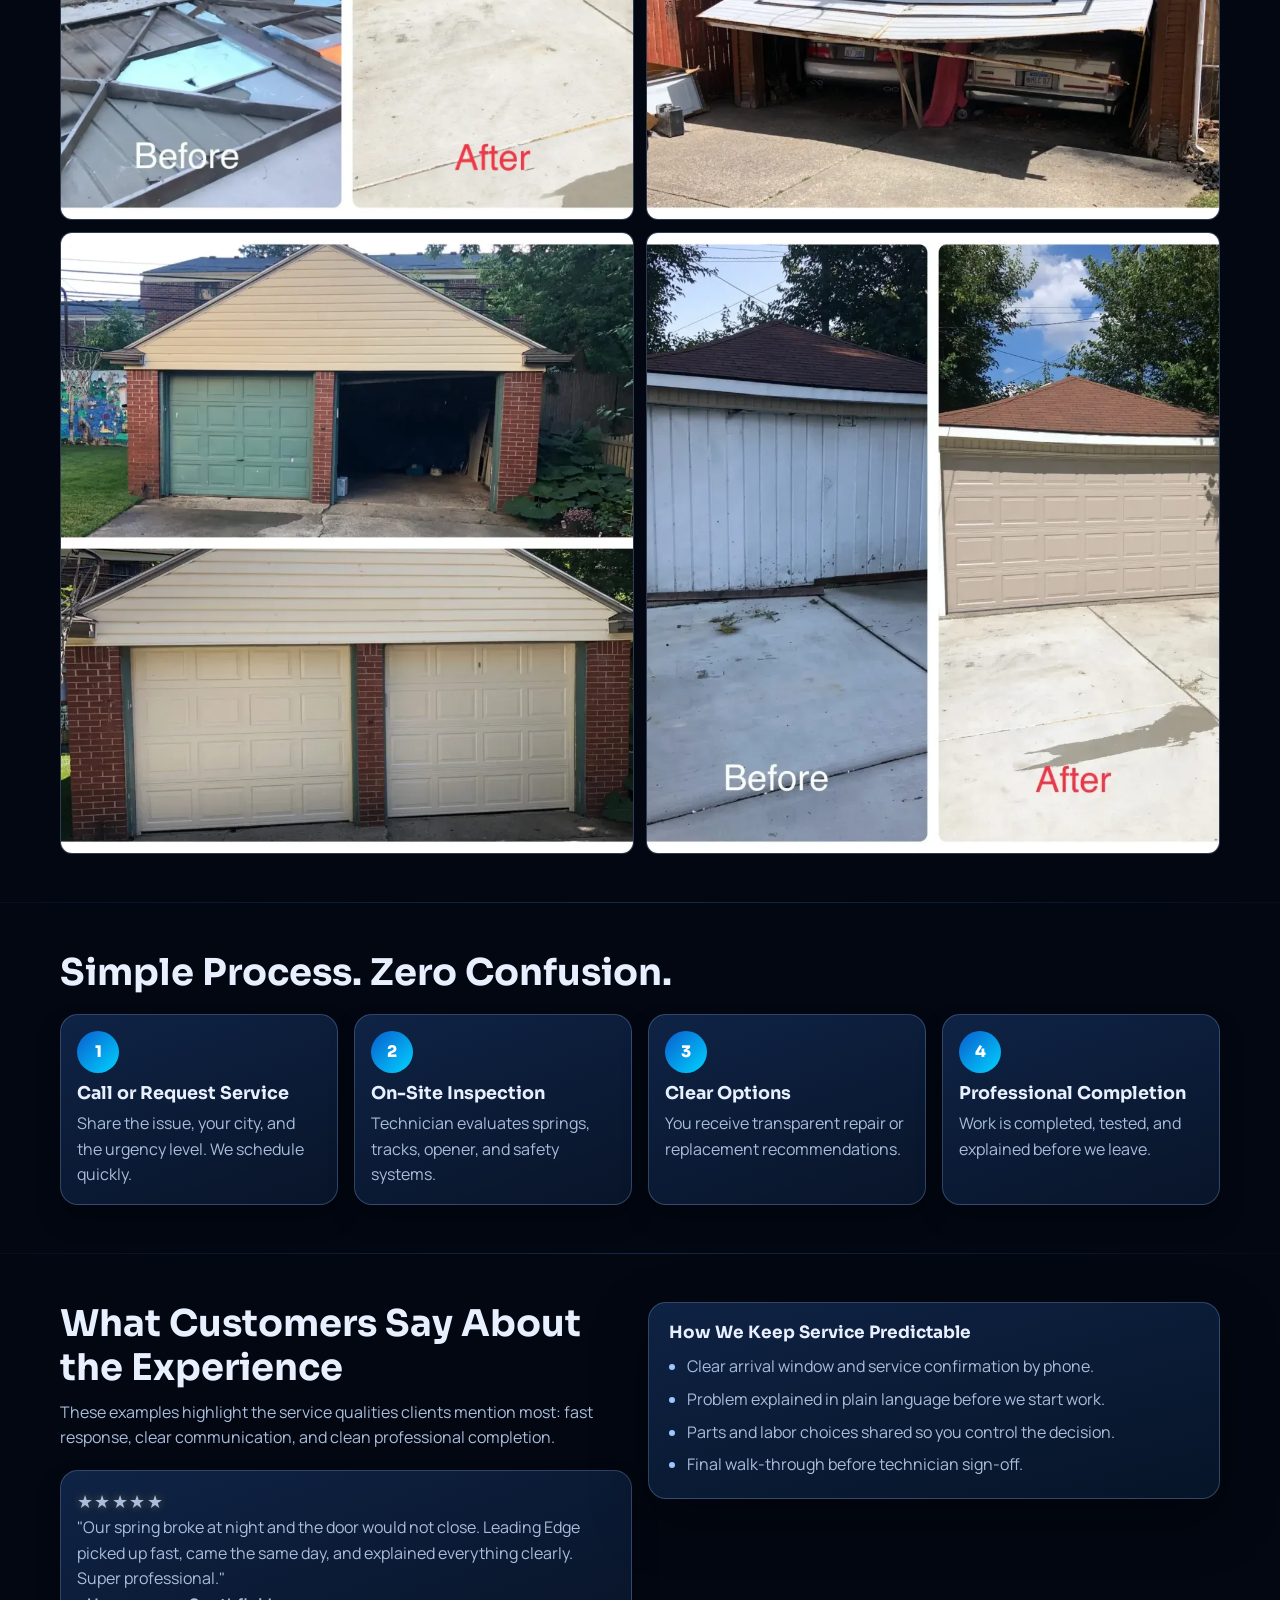
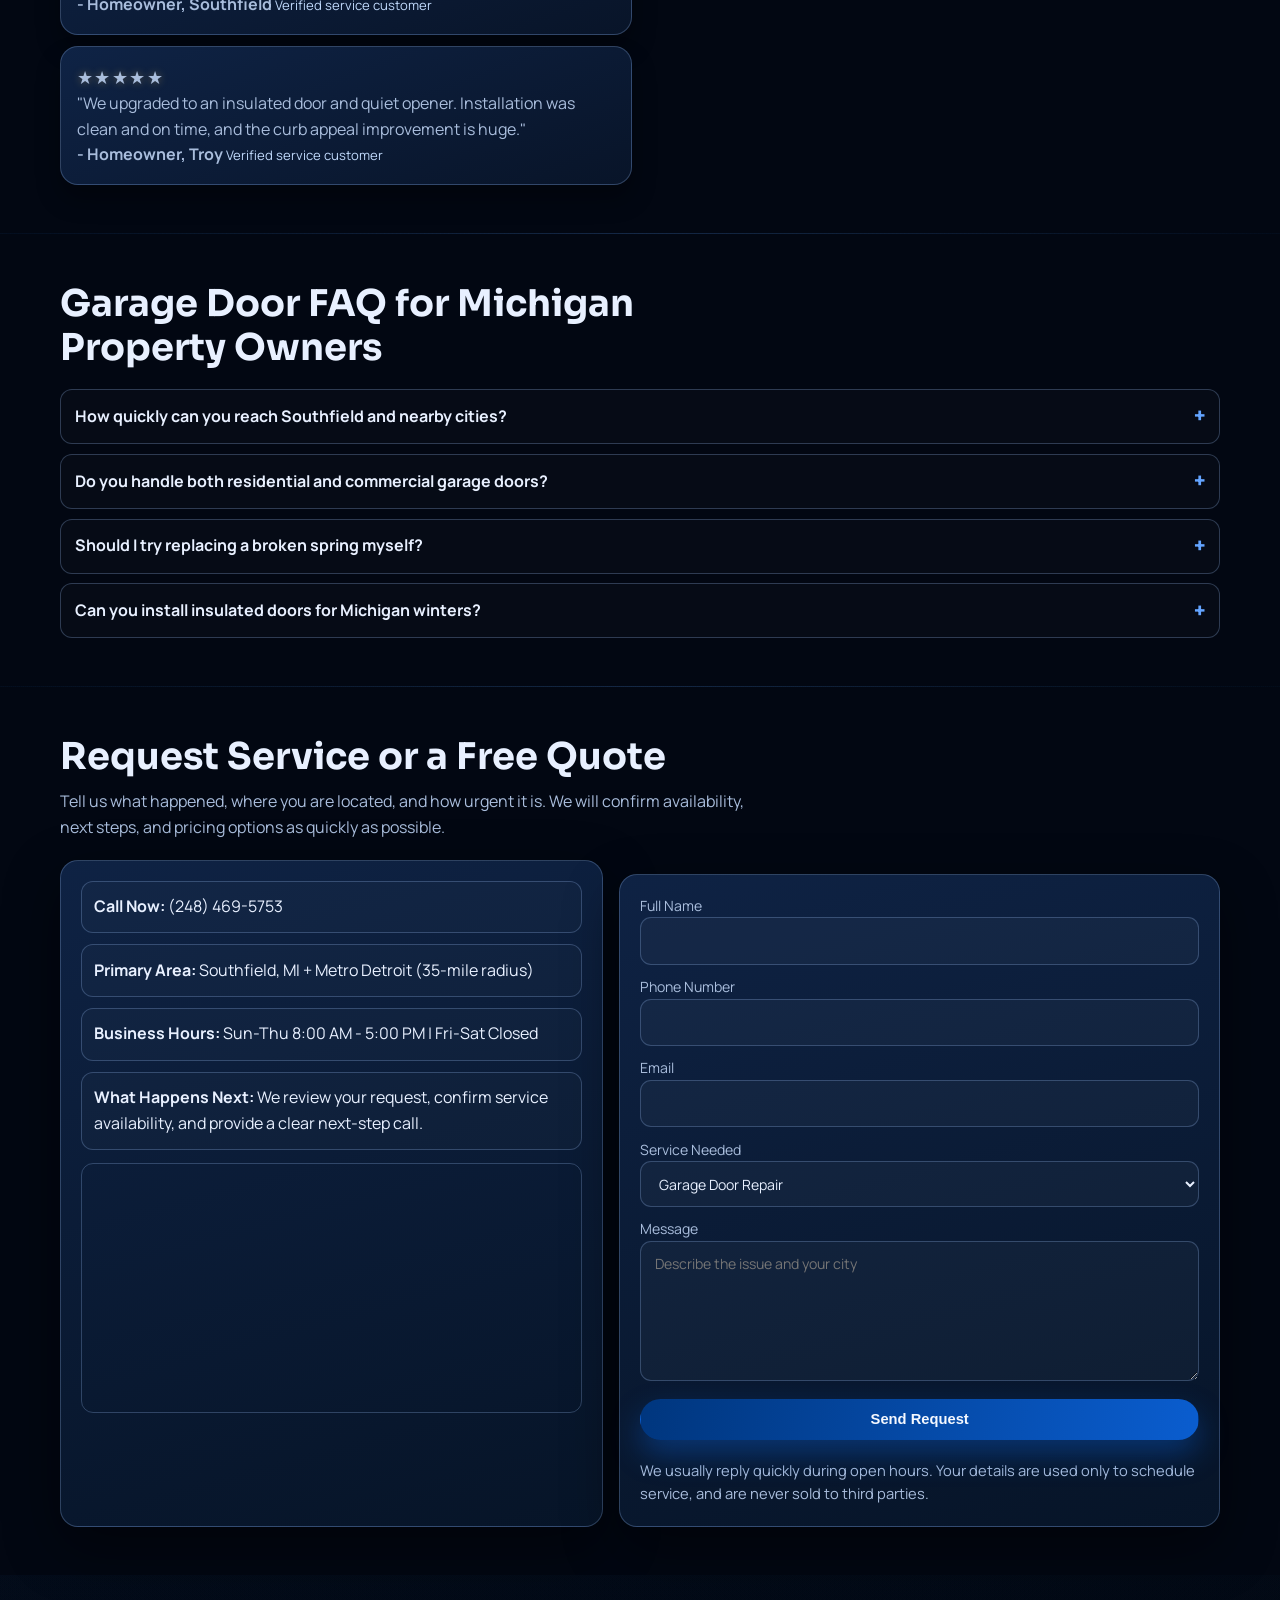
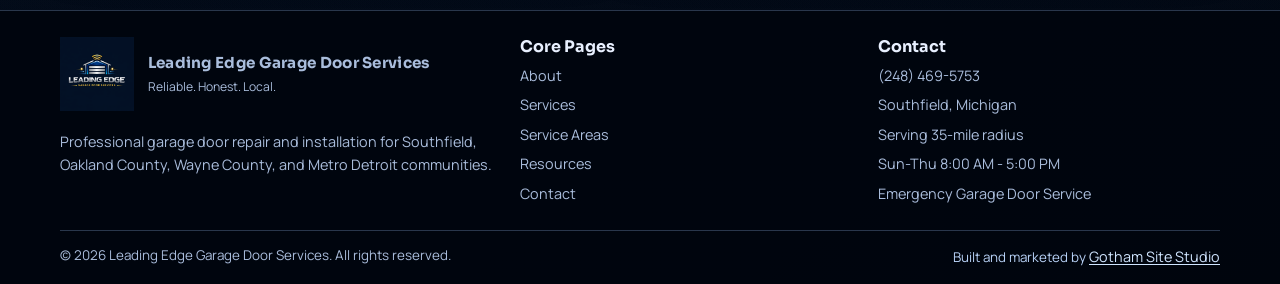
==== commit 5aee4ab7: "Add Matomo analytics (site 36) and lead events. Load the self-hosted tracker and shared Contact lead" ====
--- a/index.html
+++ b/index.html
@@ -727,5 +727,25 @@
 
     <button class="back-to-top" aria-label="Back to top">↑</button>
     <script src="assets/js/main.js"></script>
+    <!-- Matomo -->
+    <script>
+      var _paq = window._paq = window._paq || [];
+      /* tracker methods like "setCustomDimension" should be called before "trackPageView" */
+      _paq.push(["setDocumentTitle", document.domain + "/" + document.title]);
+      _paq.push(["setCookieDomain", "*.migaragedoor.com"]);
+      _paq.push(["setDomains", ["*.migaragedoor.com"]]);
+      _paq.push(['trackPageView']);
+      _paq.push(['enableLinkTracking']);
+      (function() {
+        var u="https://matomo.alphalockandsafe.com/matomo/";
+        _paq.push(['setTrackerUrl', u+'matomo.php']);
+        _paq.push(['setSiteId', '36']);
+        var d=document, g=d.createElement('script'), s=d.getElementsByTagName('script')[0];
+        g.async=true; g.src=u+'matomo.js'; s.parentNode.insertBefore(g,s);
+      })();
+    </script>
+    <script src="assets/js/matomo-events.js"></script>
+    <noscript><p><img referrerpolicy="no-referrer-when-downgrade" src="https://matomo.alphalockandsafe.com/matomo/matomo.php?idsite=36&amp;rec=1" style="border:0;" alt="" /></p></noscript>
+    <!-- End Matomo Code -->
   </body>
 </html>
